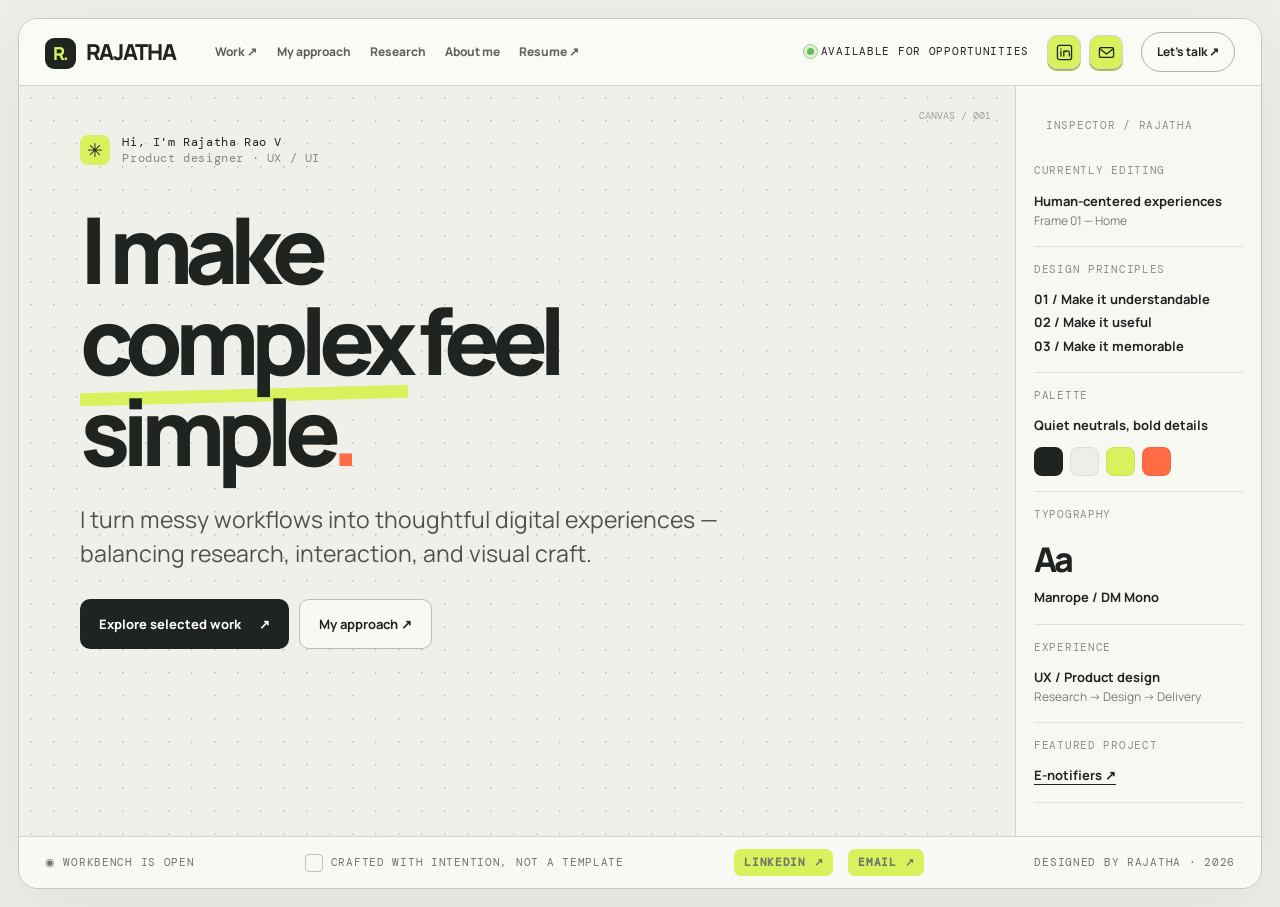
==== index.html @ ad221a03 "Add portfolio website Co-Authored-By: Claude Sonnet 5.5 <noreply@anthropic.com> Claude-Session: http" ====
<!DOCTYPE html>

<html lang="en"><head><meta charset="utf-8"/><meta content="width=device-width,initial-scale=1" name="viewport"/><meta content="#edece7" name="theme-color"/><title>Rajatha Rao V — Product Designer</title><style>
@import url('https://fonts.googleapis.com/css2?family=DM+Mono:wght@400;500&family=Manrope:wght@400;500;600;700;800&display=swap');
:root{--paper:#eeede8;--ink:#202420;--line:#d3d4cb;--acid:#d8f25e;--orange:#ff6b45;--soft:#f8f8f3}*{box-sizing:border-box}html{scroll-behavior:smooth}body{margin:0;background:var(--paper);color:var(--ink);font:15px/1.55 Manrope,Arial,sans-serif}button,a{font:inherit}a{color:inherit;text-decoration:none}button{cursor:pointer}.mono{font:11px/1.4 'DM Mono',monospace;letter-spacing:.065em;text-transform:uppercase}.app{min-height:100vh;padding:18px}.shell{max-width:1640px;margin:auto;min-height:calc(100vh - 36px);border:1px solid #c5c8bf;border-radius:20px;overflow:hidden;background:var(--soft);box-shadow:0 25px 75px #292e2410}.toolbar{height:67px;display:flex;align-items:center;gap:18px;padding:0 26px;border-bottom:1px solid var(--line);background:#fafaf6}.logo{font-weight:800;letter-spacing:-.06em;font-size:22px;white-space:nowrap}.logo span{display:inline-grid;place-items:center;background:var(--ink);color:var(--acid);width:31px;height:31px;border-radius:9px;margin-right:7px;font-size:18px}.toolsep{height:25px;width:1px;background:var(--line)}.toolbar .right{margin-left:auto;display:flex;align-items:center;gap:18px}.online{display:flex;align-items:center;gap:7px}.online i{width:7px;height:7px;border-radius:50%;background:#69b958;box-shadow:0 0 0 4px #ddefd4}.outline{border:1px solid #aeb2a8;border-radius:100px;padding:10px 15px;background:transparent;font-weight:700;font-size:12px}.outline:hover{background:var(--acid)}.workbench{display:grid;grid-template-columns:214px minmax(0,1fr) 246px;min-height:730px}.sidebar{border-right:1px solid var(--line);background:#f7f7f2;padding:24px 14px;display:flex;flex-direction:column}.sidetitle{color:#8b9187;margin:8px 12px 15px}.tree{display:flex;align-items:center;gap:10px;padding:11px 12px;border-radius:9px;font-size:13px;text-align:left;border:0;background:transparent;width:100%;color:#51564e}.tree.active{background:#e5e9d5;color:#202420;font-weight:800}.tree:hover{background:#eaece2}.tree .ic{font:13px 'DM Mono',monospace;color:#7b8375}.subtree{margin:2px 0 14px 22px;border-left:1px solid #ccd0c3;padding-left:12px}.subtree a{display:block;font-size:12px;padding:9px;color:#666e62}.subtree a:hover{color:#111}.sidebottom{margin-top:auto;border-top:1px solid var(--line);padding:20px 12px 0;color:#70776c;font-size:12px}.sidebottom b{color:#242824;display:block;margin-bottom:4px}.canvas{position:relative;overflow:hidden;background-color:#f0f0eb;background-image:radial-gradient(#c9ccc4 1px,transparent 1px);background-size:23px 23px;padding:48px clamp(24px,4.8vw,85px) 65px}.canvas:before{content:'WORKSPACE / 001';position:absolute;right:24px;top:23px;color:#9a9f96;font:10px 'DM Mono',monospace}.eyebrow{display:flex;gap:12px;align-items:center;font:12px 'DM Mono',monospace;letter-spacing:.05em}.eyebrow .spark{display:grid;place-items:center;background:var(--acid);width:30px;height:30px;border-radius:8px;font-size:19px}.intro{max-width:830px;position:relative;z-index:1}.intro h1{font-size:clamp(55px,7.5vw,117px);letter-spacing:-.09em;line-height:.99;margin:35px 0 24px;font-weight:800}.intro h1 em{font-style:normal;position:relative}.intro h1 em:after{content:'';position:absolute;bottom:1px;left:0;width:100%;height:13px;background:var(--acid);z-index:-1;transform:rotate(-1.5deg)}.lede{font-size:clamp(17px,1.8vw,23px);line-height:1.5;max-width:680px;color:#4d534a;margin:0 0 28px}.actions{display:flex;flex-wrap:wrap;gap:10px}.primary{display:inline-flex;align-items:center;gap:18px;background:var(--ink);color:#fff;padding:14px 19px;border-radius:10px;font-weight:750;font-size:13px}.primary:hover{background:#414b34}.secondary{border:1px solid #b9bdb2;padding:14px 19px;border-radius:10px;background:#f8f8f4;font-size:13px;font-weight:700}.secondary:hover{background:var(--acid)}.floating{display:grid;grid-template-columns:1.3fr 1fr;gap:15px;margin-top:64px;max-width:940px;position:relative}.panel{border:1px solid #c7cbbf;border-radius:14px;background:#fafaf6;box-shadow:0 14px 25px #333b2912;overflow:hidden}.panelhead{display:flex;align-items:center;justify-content:space-between;border-bottom:1px solid #e0e3d9;padding:12px 16px}.project-image{height:200px;overflow:hidden;background:#dfe7f4;padding:16px 16px 0}.project-image img{width:100%;height:100%;object-fit:cover;object-position:top left;border-radius:7px 7px 0 0;box-shadow:0 4px 20px #273d5b26}.project-meta{padding:16px;display:flex;align-items:center;justify-content:space-between;gap:10px}.project-meta h2{margin:3px 0;font-size:21px;letter-spacing:-.045em}.project-meta p{font-size:12px;margin:0;color:#697168}.circle{display:grid;place-items:center;width:39px;height:39px;border-radius:50%;background:var(--acid);font-size:20px;flex:none}.notes{padding:18px 22px;position:relative}.notes:before{content:'';height:9px;width:9px;border-radius:50%;background:var(--orange);position:absolute;right:18px;top:18px}.notes h3{font-size:25px;letter-spacing:-.05em;line-height:1.16;margin:30px 0 14px}.notes p{font-size:13px;color:#626960}.tags{display:flex;flex-wrap:wrap;gap:7px;margin-top:24px}.tags span{font:10px 'DM Mono',monospace;padding:7px 9px;border:1px solid #d6d9d0;border-radius:7px}.properties{border-left:1px solid var(--line);background:#f8f8f3;padding:24px 18px}.prop{border-bottom:1px solid #dfe1d8;padding:15px 0}.prop label{display:block;color:#8a9185;margin-bottom:10px}.prop b{font-size:13px}.swatches{display:flex;gap:7px;margin-top:11px}.swatches i{height:29px;width:29px;border:1px solid #0001;border-radius:8px}.type-sample{font-size:34px;font-weight:800;letter-spacing:-.08em}.mini{font-size:12px;color:#757d72}.prop a{text-decoration:underline;text-underline-offset:4px}.bottomstrip{display:flex;justify-content:space-between;gap:10px;align-items:center;border-top:1px solid var(--line);padding:12px 26px;background:#f8f8f4;color:#6f766c}.scroll{display:flex;gap:8px;align-items:center}.scroll i{display:block;width:18px;height:18px;border:1px solid #bfc4b8;border-radius:4px}.mobile-nav{display:none}@media(max-width:1180px){.workbench{grid-template-columns:180px minmax(0,1fr)}.properties{display:none}.canvas{padding:45px 40px}.intro h1{font-size:clamp(58px,8vw,95px)}}@media(max-width:750px){.app{padding:8px}.shell{border-radius:14px}.toolbar{padding:0 15px;height:61px}.toolbar .mono,.toolbar .toolsep,.online{display:none}.workbench{display:block;min-height:auto}.sidebar{display:none}.mobile-nav{display:flex;gap:8px;padding:10px 14px;border-bottom:1px solid var(--line);background:#f7f7f2}.mobile-nav a{font-size:12px;padding:7px 10px;border:1px solid var(--line);border-radius:7px}.canvas{padding:35px 19px 45px}.intro h1{font-size:clamp(51px,11.5vw,78px);margin-top:25px}.intro h1 em:after{height:8px}.floating{grid-template-columns:1fr;margin-top:40px}.notes h3{margin-top:18px}.bottomstrip{padding:10px 14px}.bottomstrip .mono:last-child{display:none}}@media(prefers-reduced-motion:reduce){html{scroll-behavior:auto}}
.workbench{grid-template-columns:minmax(0,1fr) 246px;min-height:750px}.canvas{display:flex;flex-direction:column;gap:52px;padding-bottom:48px}.canvas:before{content:'CANVAS / 001'}.intro{max-width:900px}.intro h1{font-size:clamp(66px,7.2vw,112px);margin-top:38px}.toplinks{display:flex;gap:25px;align-items:center;margin-left:22px}.toplinks a{font-size:12px;font-weight:750;color:#5c6259}.toplinks a:hover{text-decoration:underline;text-underline-offset:5px}.approach{max-width:1100px;width:100%;border:1px solid #c9cdc2;background:#fafaf6;border-radius:19px;overflow:hidden;box-shadow:0 15px 36px #333b2910}.approach-label{display:flex;justify-content:space-between;gap:12px;align-items:center;padding:16px 23px;border-bottom:1px solid #dfe1d9}.approach-index{color:#8b9388}.approach-main{display:grid;grid-template-columns:1.05fr 1fr;gap:30px;padding:25px 27px 27px}.approach h2{font-size:clamp(30px,3.1vw,47px);line-height:1.13;letter-spacing:-.065em;margin:8px 0 16px}.approach h2 em{font-style:normal;text-decoration:underline;text-decoration-color:var(--acid);text-decoration-thickness:8px;text-underline-offset:1px}.approach-main p{max-width:400px;color:#5c635a;font-size:14px}.approach-steps{border-left:1px solid #dfe1d9;padding-left:25px;display:grid;gap:15px}.approach-steps>div{display:grid;gap:3px}.approach-steps .mono{color:#838c7f;font-size:10px}.approach-steps strong{font-size:14px}.approach-steps small{color:#757d73;font-size:12px}.approach-bottom{border-top:1px solid #dfe1d9;display:flex;justify-content:space-between;gap:14px;align-items:center;padding:13px 23px}.approach-bottom .mono{color:#828a7d;font-size:10px}.approach-bottom a{font-weight:800;font-size:12px;background:var(--acid);border-radius:8px;padding:9px 12px}.approach-bottom a:hover{background:#c8e54e}@media(max-width:1180px){.workbench{grid-template-columns:minmax(0,1fr)}.properties{display:none}.canvas{padding:45px 40px}.intro h1{font-size:clamp(58px,8vw,95px)}}@media(max-width:750px){.toplinks{display:none}.workbench{display:block;min-height:auto}.canvas{padding:35px 19px 36px;gap:35px}.intro h1{font-size:clamp(51px,11.5vw,78px);margin-top:25px}.approach-main{grid-template-columns:1fr;gap:12px;padding:20px}.approach-steps{border-left:0;border-top:1px solid #dfe1d9;padding:18px 0 0}.approach-label,.approach-bottom{padding:13px 18px}.approach-index{display:none}.approach-bottom{align-items:start;flex-direction:column}.approach h2{font-size:34px}}
/* V3: modal approach overlay */
.approach-backdrop .approach-main>div:first-child p+p{margin-top:12px}.approach-backdrop .approach-main p{line-height:1.65}.approach-backdrop .approach-steps small{line-height:1.55}
.approach-backdrop[hidden]{display:none!important}.approach-backdrop{position:fixed;inset:0;z-index:1000;background:rgba(22,28,22,.55);backdrop-filter:blur(7px);display:flex;align-items:center;justify-content:center;padding:22px;overflow-y:auto}.approach-backdrop .approach{position:relative;max-width:900px;max-height:calc(100vh - 44px);overflow-y:auto;box-shadow:0 32px 100px #0005;animation:approach-enter .22s ease-out}.approach-close{width:34px;height:34px;flex:none;display:grid;place-items:center;border:0;border-radius:50%;background:#fce6e3;color:#d82926;font-size:27px;font-weight:700;line-height:1;transition:background .15s,transform .15s}.approach-close:hover,.approach-close:focus-visible{background:#e33a32;color:white;transform:scale(1.06)}.approach-backdrop .approach-label{gap:16px}.approach-backdrop .approach-index{margin-left:auto}.approach-backdrop .approach-main{padding:34px}.approach-backdrop .approach h2{font-size:clamp(36px,4vw,54px)}body.approach-open{overflow:hidden}@keyframes approach-enter{from{opacity:0;transform:translateY(15px) scale(.98)}to{opacity:1;transform:translateY(0) scale(1)}}@media(max-width:750px){.approach-backdrop{padding:12px}.approach-backdrop .approach{max-height:calc(100dvh - 24px)}.approach-backdrop .approach-main{padding:22px}.approach-backdrop .approach h2{font-size:36px}.approach-backdrop .approach-index{display:none}.approach-close{margin-left:auto}}@media(prefers-reduced-motion:reduce){.approach-backdrop .approach{animation:none}}
.toplinks{gap:clamp(12px,1.5vw,25px)}.toplinks a{white-space:nowrap}.info-backdrop[hidden]{display:none!important}.info-backdrop{position:fixed;inset:0;z-index:1001;background:rgba(22,28,22,.55);backdrop-filter:blur(7px);display:flex;align-items:center;justify-content:center;padding:22px}.info-panel{position:relative;width:min(760px,100%);max-height:calc(100dvh - 44px);overflow:auto;background:#fafaf6;border:1px solid #c9cdc2;border-radius:19px;box-shadow:0 32px 100px #0005}.info-panel .approach-main{grid-template-columns:1fr 1fr}.info-panel .approach-label{padding:16px 23px}.info-panel .approach-main{padding:30px}.info-panel h2{font-size:clamp(30px,3.3vw,48px)}.info-panel .approach-steps{gap:16px}.info-panel .approach-steps small{line-height:1.55}.info-panel .approach-bottom{padding:13px 23px}@media(max-width:1000px){.toplinks{gap:12px;margin-left:6px}.toolbar{gap:10px;padding:0 16px}.toolbar .online{display:none}}@media(max-width:750px){.info-backdrop{padding:12px}.info-panel{max-height:calc(100dvh - 24px)}.info-panel .approach-main{grid-template-columns:1fr;padding:22px}.info-panel .approach-steps{border-left:0;border-top:1px solid #dfe1d9;padding:18px 0 0}.mobile-nav{flex-wrap:wrap}}
/* Highlight contact destinations using the homepage accent lime */
.contact-icon{background:var(--acid);border-color:var(--acid);color:var(--ink);box-shadow:0 2px 0 #a9bd4c;}
.contact-icon:hover,.contact-icon:focus-visible{background:#c8e64a;border-color:#809d27;box-shadow:0 4px 12px #93b23445;transform:translateY(-2px)}
.footer-social a,.mobile-nav .mobile-social a{background:var(--acid);color:var(--ink);border:1px solid var(--acid);border-radius:7px;padding:5px 9px;font-weight:700;transition:background .2s,transform .2s}
.footer-social a:hover,.footer-social a:focus-visible,.mobile-nav .mobile-social a:hover,.mobile-nav .mobile-social a:focus-visible{background:#c8e64a;transform:translateY(-2px)}
.contact-actions a{background:var(--acid);border-color:var(--acid);color:var(--ink)}
.contact-actions a:first-child{background:var(--acid);border-color:var(--acid)}
.contact-actions a:hover,.contact-actions a:focus-visible{background:#c8e64a;border-color:#809d27}

/* Contact popup — reference screenshot match */
.contact-dialog{width:min(1200px,100%);max-height:calc(100dvh - 24px);overflow-y:auto;background:#f8f8f3;border:1.5px solid #c5ceb7;border-radius:38px;padding:clamp(26px,3vw,35px);box-shadow:0 25px 85px #10171044;font-family:Manrope,Arial,sans-serif}
.contact-kicker{font-family:Manrope,Arial,sans-serif;font-size:clamp(13px,1.65vw,20px);letter-spacing:.045em;font-weight:650;color:#65764f}
.contact-dialog h2{font-size:clamp(31px,4.05vw,49px);font-weight:800;letter-spacing:-.045em;line-height:1.16;margin:30px 0 27px;white-space:normal}
.contact-dialog h2 em{color:#68833e;font-style:normal}
.contact-dialog p{font-size:clamp(17px,2.2vw,28px);line-height:1.46;color:#626b5c;max-width:1100px;margin:0}
.contact-actions{gap:16px;margin-top:25px;display:flex;flex-wrap:wrap}
.contact-actions a,.contact-actions a:first-child{display:inline-flex;align-items:center;justify-content:center;gap:17px;min-height:104px;padding:23px 25px;border-radius:24px;font-size:clamp(18px,2.3vw,28px);font-weight:650;line-height:1.1;transition:transform .2s,box-shadow .2s,background .2s;color:#202420;text-decoration:none}
.contact-actions a.contact-email{background:#d8f25e;border:2px solid #d8f25e}
.contact-actions a.contact-linkedin{background:transparent;border:2px solid #bfc9b5}
.contact-actions a.contact-email:hover,.contact-actions a.contact-email:focus-visible{background:#c8e64a;border-color:#c8e64a;box-shadow:0 6px 18px #a4bd4b33;transform:translateY(-3px)}
.contact-actions a.contact-linkedin:hover,.contact-actions a.contact-linkedin:focus-visible{background:#eff3e7;border-color:#68833e;transform:translateY(-3px)}
.contact-actions a svg{width:29px;height:29px;flex:none;fill:none;stroke:currentColor;stroke-width:2.3;stroke-linecap:round;stroke-linejoin:round}
.contact-arrow{font-size:27px;line-height:1;margin-left:3px}
.contact-close{right:17px;top:13px;opacity:.7}
@media(max-width:650px){.contact-dialog{border-radius:25px;padding:26px 20px}.contact-dialog h2{margin:25px 0 20px}.contact-actions a,.contact-actions a:first-child{min-height:66px;padding:15px 19px;border-radius:17px;font-size:18px;gap:10px}.contact-actions a svg{width:23px;height:23px}.contact-arrow{font-size:20px}.contact-actions{gap:10px}}
@media(prefers-reduced-motion:reduce){.contact-actions a{transition:none}}

/* Subtle availability indicator: gentle glow and breathing halo */
.online i{position:relative;display:inline-block;flex:none;animation:availability-glow 2.8s ease-in-out infinite}
.online i::after{content:"";position:absolute;inset:-4px;border:1.5px solid rgba(105,185,88,.55);border-radius:50%;animation:availability-ring 2.8s ease-out infinite;pointer-events:none}
@keyframes availability-glow{0%,100%{box-shadow:0 0 0 4px #ddefd4;opacity:1}50%{box-shadow:0 0 0 6px rgba(105,185,88,.17);opacity:.8}}
@keyframes availability-ring{0%{transform:scale(.8);opacity:.7}70%,100%{transform:scale(1.9);opacity:0}}
@media(prefers-reduced-motion:reduce){.online i,.online i::after{animation:none}}
</style><style>
/* About popup: full story, original personality column preserved */
#about-panel{width:min(1020px,100%)}
#about-panel .approach-main{grid-template-columns:minmax(0,1.65fr) minmax(235px,1fr);gap:30px;align-items:start}
#about-panel .approach-main>div:first-child p{font-size:13.5px;line-height:1.68;margin:0 0 12px}
#about-panel .approach-main>div:first-child h2{font-size:clamp(29px,3vw,41px);margin-bottom:16px}
#about-panel .story-subhead{font-weight:750;color:#252d22;margin-top:18px!important}
@media(max-width:750px){#about-panel .approach-main{grid-template-columns:1fr;gap:20px}#about-panel .approach-main>div:first-child p{font-size:14px}}
</style><style>
/* About Me sticker gallery: replaces only right-side text cards */
#about-panel .about-stickers{display:flex;flex-direction:column;gap:18px;justify-content:center}
#about-panel .about-stickers h3{margin:0;color:#242a20;font-size:19px;line-height:1.3;font-weight:700;letter-spacing:-.035em}
#about-panel .sticker-grid{display:grid;grid-template-columns:repeat(2,minmax(0,1fr));gap:13px}
#about-panel .sticker-tile{min-height:112px;display:grid;place-items:center;background:#eff1e9;border:1px solid #e0e5d7;border-radius:18px;font-size:55px;line-height:1;cursor:default;transition:transform .2s ease,background .2s ease}
#about-panel .sticker-tile:hover{transform:translateY(-4px) rotate(-2deg);background:#e7efd7}
@media(max-width:750px){#about-panel .sticker-tile{min-height:95px;font-size:48px}}
@media(prefers-reduced-motion:reduce){#about-panel .sticker-tile{transition:none}}
</style><style>
.contact-icons{display:flex;align-items:center;gap:8px}.contact-icon{display:inline-flex;align-items:center;justify-content:center;width:34px;height:34px;border:1px solid var(--line);border-radius:10px;color:var(--ink);text-decoration:none;transition:background .2s,transform .2s,border-color .2s}.contact-icon:hover,.contact-icon:focus-visible{background:var(--acid);border-color:var(--ink);transform:translateY(-2px)}.contact-icon svg{width:17px;height:17px;fill:none;stroke:currentColor;stroke-width:1.8;stroke-linecap:round;stroke-linejoin:round}.contact-backdrop[hidden]{display:none!important}.contact-backdrop{position:fixed;inset:0;z-index:1100;background:rgba(22,28,22,.6);backdrop-filter:blur(7px);display:flex;align-items:center;justify-content:center;padding:18px}.contact-dialog{position:relative;width:min(590px,100%);background:#f8f8f3;border:1px solid #cdd2c6;border-radius:22px;box-shadow:0 25px 85px #10171044;padding:clamp(25px,5vw,44px);color:#202420}.contact-kicker{font:11px 'DM Mono',monospace;letter-spacing:.08em;color:#6c775f}.contact-dialog h2{font-size:clamp(34px,5vw,51px);line-height:1.12;letter-spacing:-.055em;margin:14px 0}.contact-dialog h2 em{color:#6b842f;font-style:normal}.contact-dialog p{color:#5a6356;max-width:430px}.contact-actions{display:flex;flex-wrap:wrap;gap:12px;margin-top:25px}.contact-actions a{padding:13px 17px;border-radius:11px;border:1px solid #bdc6b4;text-decoration:none;color:#202420;font-weight:700;transition:transform .2s,background .2s}.contact-actions a:first-child{background:#d8f25e;border-color:#d8f25e}.contact-actions a:hover{transform:translateY(-3px);background:#e6eed4}.contact-close{position:absolute;right:18px;top:16px;border:1px solid #d2d6cc;background:white;border-radius:9px;width:35px;height:35px;font-size:22px;cursor:pointer}.footer-social{display:flex;gap:15px;align-items:center}.footer-social a{color:inherit;text-decoration:none;border-bottom:1px solid transparent}.footer-social a:hover{border-color:currentColor}.mobile-nav .mobile-social{display:flex;gap:14px;align-items:center}.mobile-nav .mobile-social a{font-weight:700}@media(max-width:950px){.toolbar .contact-icons{display:none}}@media(max-width:600px){.footer-social{gap:8px;font-size:11px}.bottomstrip{flex-wrap:wrap;gap:8px}}
</style><style>
/* Contact popup uses the same layout system and visual language as My Approach. */
.contact-backdrop{padding:22px;overflow-y:auto}
.contact-backdrop .contact-approach{position:relative;width:100%;max-width:900px;max-height:calc(100dvh - 44px);overflow-y:auto;background:#fafaf6;border:1px solid #c9cdc2;border-radius:19px;padding:0;box-shadow:0 32px 100px #0005;animation:approach-enter .22s ease-out}
.contact-backdrop .contact-approach .approach-main{padding:34px;grid-template-columns:1.05fr 1fr;gap:30px}
.contact-backdrop .contact-approach h2{font-size:clamp(36px,4vw,54px);line-height:1.13;letter-spacing:-.065em;margin:8px 0 16px}
.contact-backdrop .contact-approach h2 em{color:#202420;text-decoration-color:#d8f25e;text-decoration-thickness:8px;text-underline-offset:1px}
.contact-backdrop .contact-approach p{font-size:14px;line-height:1.65;max-width:400px;color:#5c635a;margin:0}
.contact-backdrop .contact-approach .approach-steps{gap:20px}
.contact-backdrop .contact-approach .approach-steps>div{gap:6px}
.contact-backdrop .contact-approach .approach-close{position:static;opacity:1;border:0;border-radius:50%;width:34px;height:34px;background:#fce6e3;color:#d82926;padding:0}
.contact-backdrop .contact-approach .approach-close:hover{background:#e33a32;color:white}
.contact-backdrop .contact-approach .approach-bottom{padding:13px 23px}
.contact-method{display:inline-flex;align-items:center;justify-content:space-between;gap:10px;align-self:start;min-width:170px;margin-top:7px;padding:11px 13px;border-radius:9px;font-size:13px;font-weight:800;text-decoration:none;color:#202420;transition:transform .2s,background .2s,border-color .2s}
.contact-method svg{width:18px;height:18px;fill:none;stroke:currentColor;stroke-width:1.9;stroke-linecap:round;stroke-linejoin:round}
.contact-method.contact-email{background:#d8f25e;border:1px solid #d8f25e}
.contact-method.contact-linkedin{background:transparent;border:1px solid #bfc9b5}
.contact-method:hover,.contact-method:focus-visible{transform:translateY(-2px)}
.contact-method.contact-email:hover{background:#c8e64a}
.contact-method.contact-linkedin:hover{background:#eff3e7;border-color:#68833e}
@media(max-width:750px){.contact-backdrop{padding:12px}.contact-backdrop .contact-approach{max-height:calc(100dvh - 24px)}.contact-backdrop .contact-approach .approach-main{grid-template-columns:1fr;gap:20px;padding:22px}.contact-backdrop .contact-approach h2{font-size:36px}.contact-backdrop .contact-approach .approach-steps{border-left:0;border-top:1px solid #dfe1d9;padding:18px 0 0}.contact-backdrop .contact-approach .approach-bottom{align-items:start;flex-direction:column}}
@media(prefers-reduced-motion:reduce){.contact-backdrop .contact-approach{animation:none}.contact-method{transition:none}}

/* responsive polish */
.outline,.online,.toplinks a{white-space:nowrap}
@media(max-width:1240px){.toolbar .online{display:none}}
@media(max-width:1100px){.toplinks{gap:16px}.contact-icons{gap:6px}}
</style></head><body><div class="app"><div class="shell"><header class="toolbar"><a class="logo" href="index.html"><span>R.</span> RAJATHA</a><nav aria-label="Main navigation" class="toplinks"><a href="work.html">Work ↗</a><a data-open-approach="" href="#approach-panel">My approach</a><a data-open-research="" href="#research-panel">Research</a><a data-open-about="" href="#about-panel">About me</a><a href="resume.html">Resume ↗</a></nav><div class="right"><div class="online mono"><i></i> Available for opportunities</div><div class="contact-icons"><a aria-label="LinkedIn" class="contact-icon" href="https://www.linkedin.com/in/rajathrao1412/" rel="noopener noreferrer" target="_blank" title="LinkedIn"><svg aria-hidden="true" viewbox="0 0 24 24"><rect height="20" rx="3" width="20" x="2" y="2"></rect><path d="M7 10v7M7 7v.1M11 17v-7h3v1c1-2 5-2 5 2v4"></path></svg></a><a aria-label="Email" class="contact-icon" href="mailto:rajathraovalleri@gmail.com" target="_self" title="Email"><svg aria-hidden="true" viewbox="0 0 24 24"><rect height="14" rx="2" width="20" x="2" y="5"></rect><path d="m3 7 9 7 9-7"></path></svg></a></div><a class="outline" href="#contact" id="contact">Let's talk ↗</a></div></header><div class="mobile-nav"><a href="work.html">Work</a><a data-open-approach="" href="#approach-panel">My approach</a><a data-open-research="" href="#research-panel">Research</a><a data-open-about="" href="#about-panel">About me</a><a href="resume.html">Resume ↗</a><div class="mobile-social"><a href="https://www.linkedin.com/in/rajathrao1412/" rel="noopener noreferrer" target="_blank">LinkedIn ↗</a><a href="mailto:rajathraovalleri@gmail.com">Email ↗</a></div></div><div class="workbench"><main class="canvas"><div class="intro"><div class="eyebrow"><span class="spark">✳</span><span>Hi, I'm Rajatha Rao V<br/><span style="color:#828a7d">Product designer · UX / UI</span></span></div><h1>I make<br/><em>complex</em> feel<br/>simple<span style="color:var(--orange)">.</span></h1><p class="lede">I turn messy workflows into thoughtful digital experiences — balancing research, interaction, and visual craft.</p><div class="actions"><a class="primary" href="work.html">Explore selected work <span>↗</span></a><a class="secondary" data-open-approach="" href="#approach-panel">My approach ↗</a></div></div></main><aside class="properties"><div class="sidetitle mono">Inspector / Rajatha</div><div class="prop"><label class="mono">Currently editing</label><b>Human-centered experiences</b><div class="mini">Frame 01 — Home</div></div><div class="prop"><label class="mono">Design principles</label><b>01 / Make it understandable</b><br/><b>02 / Make it useful</b><br/><b>03 / Make it memorable</b></div><div class="prop"><label class="mono">Palette</label><b>Quiet neutrals, bold details</b><div class="swatches"><i style="background:#202420"></i><i style="background:#eeede8"></i><i style="background:#d8f25e"></i><i style="background:#ff6b45"></i></div></div><div class="prop"><label class="mono">Typography</label><div class="type-sample">Aa</div><b>Manrope / DM Mono</b></div><div class="prop"><label class="mono">Experience</label><b>UX / Product design</b><div class="mini">Research → Design → Delivery</div></div><div class="prop"><label class="mono">Featured project</label><a href="enotifiers.html"><b>E-notifiers ↗</b></a></div></aside></div><footer class="bottomstrip"><span class="mono">◉ Workbench is open</span><span class="scroll mono"><i></i> Crafted with intention, not a template</span><span class="footer-social mono"><a href="https://www.linkedin.com/in/rajathrao1412/" rel="noopener noreferrer" target="_blank">LinkedIn ↗</a><a href="mailto:rajathraovalleri@gmail.com">Email ↗</a></span><span class="mono">Designed by Rajatha · 2026</span></footer></div></div><div class="approach-backdrop" hidden="" id="approach-backdrop"><section aria-label="My approach" aria-labelledby="approach-heading" aria-modal="true" class="approach" id="approach-panel" role="dialog" tabindex="-1"><div class="approach-label"><span class="mono">// MY APPROACH</span><span class="approach-index mono">01 — 03 / DISCOVER · DESIGN · REFINE</span><button aria-label="Close My Approach" class="approach-close" title="Close" type="button">×</button></div><div class="approach-main"><div><h2 id="approach-heading">Curiosity first.<br/><em>Clarity by design.</em></h2><p>I love untangling complex problems. I ask questions, break challenges into smaller pieces, and explore what people actually need before deciding what to design.</p><p>Research gives my curiosity direction. I turn what I learn into clear, visual, practical experiences — then test and refine them until they make sense in real life.</p></div><div class="approach-steps"><div><span class="mono">01 / DISCOVER + DEFINE</span><strong>Find the problem beneath the problem.</strong><small>Ask why, understand people, spot patterns, and challenge assumptions through research.</small></div><div><span class="mono">02 / EXPLORE + DESIGN</span><strong>Make the complicated feel simple.</strong><small>Experiment with flows, digital wireframes, and interactive prototypes. Balance usability with visual craft.</small></div><div><span class="mono">03 / TEST + REFINE</span><strong>Let real interactions guide the next step.</strong><small>Observe what works, learn from feedback, and improve with purpose — not just polish.</small></div></div></div><div class="approach-bottom"><span class="mono">CURIOSITY · RESEARCH · EXPERIMENTATION · VISUAL DESIGN</span><a href="work.html">Explore my work <span aria-hidden="true">↗</span></a></div></section></div><script>
(()=>{const overlay=document.getElementById('approach-backdrop');const dialog=document.getElementById('approach-panel');const close=dialog.querySelector('.approach-close');let lastFocus=null;function open(e){if(e)e.preventDefault();lastFocus=document.activeElement;overlay.hidden=false;document.body.classList.add('approach-open');close.focus()}function dismiss(){overlay.hidden=true;document.body.classList.remove('approach-open');if(lastFocus&&lastFocus.focus)lastFocus.focus()}document.querySelectorAll('[data-open-approach]').forEach(a=>a.addEventListener('click',open));close.addEventListener('click',dismiss);overlay.addEventListener('click',e=>{if(e.target===overlay)dismiss()});document.addEventListener('keydown',e=>{if(overlay.hidden)return;if(e.key==='Escape')dismiss();if(e.key==='Tab'){const nodes=[...dialog.querySelectorAll('button,a[href],input,[tabindex]:not([tabindex="-1"])')].filter(x=>!x.disabled);const first=nodes[0],last=nodes[nodes.length-1];if(e.shiftKey&&document.activeElement===first){e.preventDefault();last.focus()}else if(!e.shiftKey&&document.activeElement===last){e.preventDefault();first.focus()}}});})();
</script><div class="info-backdrop" hidden="" id="research-backdrop"><section aria-labelledby="research-heading" aria-modal="true" class="info-panel" id="research-panel" role="dialog" tabindex="-1"><div class="approach-label"><span class="mono">// RESEARCH</span><button aria-label="Close Research" class="approach-close" type="button">×</button></div><div class="approach-main"><div><h2 id="research-heading">Understand people.<br/><em>Design with purpose.</em></h2><p>I pursued HCI because I wanted to go beyond designing interfaces that look good. I wanted to understand how people think, what they struggle with, and why certain experiences work.</p><p>I love finding patterns in what people say and do, then using those insights to question assumptions and shape practical design decisions.</p></div><div class="approach-steps"><div><span class="mono">01 / LISTEN + EXPLORE</span><strong>Start with people, not pixels.</strong><small>Use interviews, surveys, and competitive analysis to understand needs, motivations, and context.</small></div><div><span class="mono">02 / FIND + EVALUATE</span><strong>Connect the dots.</strong><small>Synthesize patterns and uncover friction through usability testing, heuristic evaluation, and walkthroughs.</small></div><div><span class="mono">03 / APPLY + IMPROVE</span><strong>Make insights useful.</strong><small>Translate findings into clearer flows, thoughtful interactions, and prototypes that can be tested and refined.</small></div></div></div><div class="approach-bottom"><span class="mono">CURIOSITY · USER RESEARCH · USABILITY · HCI</span><a href="second-cycle.html">Explore Second Cycle ↗</a></div></section></div>
<div class="info-backdrop" hidden="" id="about-backdrop"><section aria-labelledby="about-heading" aria-modal="true" class="info-panel" id="about-panel" role="dialog" tabindex="-1"><div class="approach-label"><span class="mono">// ABOUT ME</span><button aria-label="Close About Me" class="approach-close" type="button">×</button></div><div class="approach-main"><div><h2 id="about-heading">Hey, I’m Rajatha! <em>👋</em></h2><p>I’m a UI/UX Designer passionate about creating seamless digital experiences through thoughtful design and empathy-driven decisions. I enjoy turning complex ideas into intuitive user journeys and meaningful product experiences.</p><p>I believe in one simple principle: “I am not my user.” It reminds me to look beyond my own assumptions, let research guide my decisions, and design around what people actually need.</p><p class="story-subhead">So, how did I get here?</p><p>My journey started as a Statistics and Computer Science student with a strong interest in art and creativity. I began exploring design by creating posters and working on web design projects during college. What started as a creative interest soon sparked my curiosity about UI/UX, and I haven’t looked back since. I loved discovering how design, technology, and human needs come together to shape the products we use every day.</p><p>I later worked as a UI/UX Designer, but I wanted to go beyond creating visually appealing interfaces. I wanted to understand the people behind the screens. That curiosity led me to pursue my Master’s in Human-Computer Interaction at DePaul University, where I developed a deeper understanding of user research, usability, and interaction design.</p><p>Today, I’m excited to bring together my design skills, prototyping experience, and research-driven perspective to help teams create products that are both useful and enjoyable.</p><p>Outside of design, I’m naturally curious, love experimenting with ideas, and have a soft spot for solving puzzles. When I’m not designing, you’ll probably find me gaming, going for a bike ride, or exploring quiet, lesser-known places.</p><p>I guess I’m just someone who enjoys discovering new things and figuring them out along the way.</p></div><div class="approach-steps about-stickers"><h3>If I’m not designing, then I’d be…</h3><div class="sticker-grid"><div aria-label="Solving puzzles" class="sticker-tile" role="img" title="Solving puzzles">🧩</div><div aria-label="Gaming" class="sticker-tile" role="img" title="Gaming">🎮</div><div aria-label="Bike rides" class="sticker-tile" role="img" title="Bike rides">🏍️</div><div aria-label="Exploring quiet places" class="sticker-tile" role="img" title="Exploring quiet places">🏞️</div></div></div></div><div class="approach-bottom"><span class="mono">CURIOUS MIND · PRACTICAL THINKER · PUZZLE SOLVER</span><a href="work.html">Explore my work ↗</a></div></section></div><script>
(()=>{let active=null,returnFocus=null;const configs=[['research','research-backdrop'],['about','about-backdrop']];function close(){if(!active)return;active.hidden=true;document.body.classList.remove('approach-open');active=null;if(returnFocus?.focus)returnFocus.focus()}for(const [name,id] of configs){const overlay=document.getElementById(id),panel=overlay.querySelector('[role="dialog"]'),btn=overlay.querySelector('.approach-close');document.querySelectorAll('[data-open-'+name+']').forEach(link=>link.addEventListener('click',e=>{e.preventDefault();if(active)close();const old=document.getElementById('approach-backdrop');if(old&&!old.hidden){old.querySelector('.approach-close').click()}returnFocus=document.activeElement;active=overlay;overlay.hidden=false;document.body.classList.add('approach-open');btn.focus()}));btn.addEventListener('click',close);overlay.addEventListener('click',e=>{if(e.target===overlay)close()});panel.addEventListener('keydown',e=>{if(e.key!=='Tab')return;const nodes=[...panel.querySelectorAll('a[href],button')];const first=nodes[0],last=nodes[nodes.length-1];if(e.shiftKey&&document.activeElement===first){e.preventDefault();last.focus()}else if(!e.shiftKey&&document.activeElement===last){e.preventDefault();first.focus()}})}document.addEventListener('keydown',e=>{if(e.key==='Escape'&&active)close()})})();
</script><div class="contact-backdrop" hidden id="contact-backdrop"><section aria-labelledby="contact-heading" aria-modal="true" class="approach contact-approach" role="dialog" tabindex="-1"><div class="approach-label"><span class="mono">// LET'S CONNECT</span><span class="approach-index mono">004 / SAY HELLO</span><button aria-label="Close contact" class="approach-close contact-close" type="button">×</button></div><div class="approach-main"><div><h2 id="contact-heading">Have something in mind?<br><em>Let's talk.</em></h2><p>Whether it's a design opportunity, an interesting project, or just a conversation about ideas, I'd love to hear from you.</p></div><div class="approach-steps contact-methods"><div><span class="mono">01 / DROP ME A MESSAGE</span><strong>Start a conversation.</strong><small>Have an idea or opportunity? My inbox is open.</small><a class="contact-method contact-email" href="mailto:rajathraovalleri@gmail.com"><svg viewBox="0 0 24 24" aria-hidden="true"><rect x="2.5" y="4.5" width="19" height="15" rx="2"/><path d="m3.5 6 8.5 7 8.5-7"/></svg>Email me <span aria-hidden="true">↗</span></a></div><div><span class="mono">02 / CONNECT PROFESSIONALLY</span><strong>Find me on LinkedIn.</strong><small>Let's connect and keep in touch.</small><a class="contact-method contact-linkedin" href="https://www.linkedin.com/in/rajathrao1412/" rel="noopener noreferrer" target="_blank"><svg viewBox="0 0 24 24" aria-hidden="true"><rect x="2" y="2" width="20" height="20" rx="2"/><path d="M7 10v7M7 7v.1M11 17v-7h3v1c1-2 5-2 5 2v4"/></svg>LinkedIn <span aria-hidden="true">↗</span></a></div></div></div><div class="approach-bottom"><span class="mono">OPEN TO OPPORTUNITIES · COLLABORATIONS · CONVERSATIONS</span><a href="mailto:rajathraovalleri@gmail.com">Say hello <span aria-hidden="true">↗</span></a></div></section></div><script>(()=>{const trigger=document.getElementById('contact'),overlay=document.getElementById('contact-backdrop'),dialog=overlay.querySelector('.contact-approach'),close=overlay.querySelector('.contact-close');let previous;function hide(){overlay.hidden=true;document.body.style.overflow='';previous?.focus()}trigger.addEventListener('click',e=>{e.preventDefault();previous=document.activeElement;overlay.hidden=false;document.body.style.overflow='hidden';close.focus()});close.addEventListener('click',hide);overlay.addEventListener('click',e=>{if(e.target===overlay)hide()});document.addEventListener('keydown',e=>{if(!overlay.hidden&&e.key==='Escape')hide();if(!overlay.hidden&&e.key==='Tab'){const focusable=[...dialog.querySelectorAll('button,a[href]')];if(e.shiftKey&&document.activeElement===focusable[0]){e.preventDefault();focusable.at(-1).focus()}else if(!e.shiftKey&&document.activeElement===focusable.at(-1)){e.preventDefault();focusable[0].focus()}}})})();</script></body></html>
<script>window.addEventListener('DOMContentLoaded',()=>{const h=location.hash;if(h==='#approach-panel')document.querySelector('[data-open-approach]')?.click();if(h==='#research-panel')document.querySelector('[data-open-research]')?.click();if(h==='#about-panel')document.querySelector('[data-open-about]')?.click();});</script>
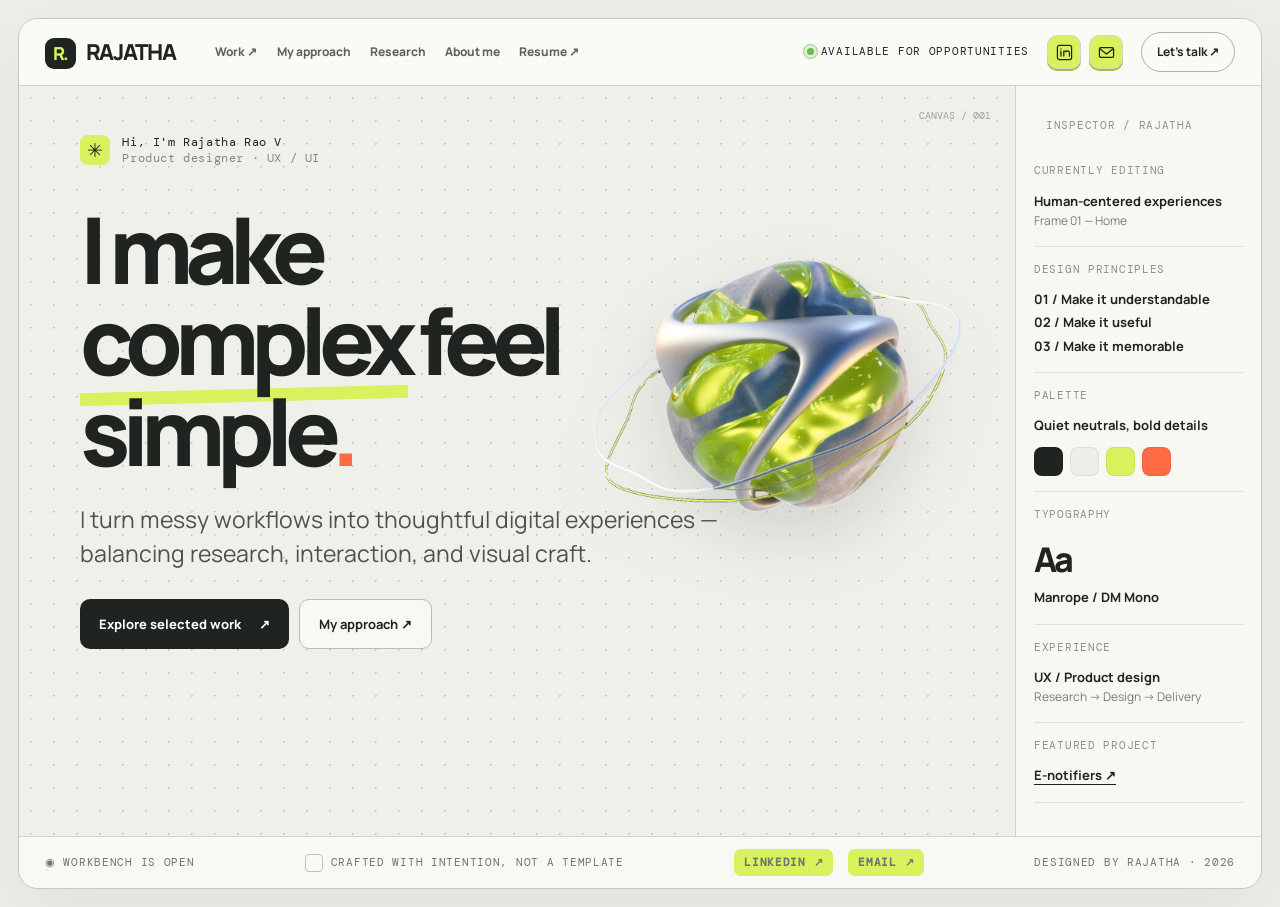
==== commit e92bb023: "Add 3D orb to homepage hero Co-Authored-By: Claude Sonnet 5.5 <noreply@anthropic.com> Claude-Session" ====
--- a/index.html
+++ b/index.html
@@ -41,6 +41,25 @@
 @keyframes availability-glow{0%,100%{box-shadow:0 0 0 4px #ddefd4;opacity:1}50%{box-shadow:0 0 0 6px rgba(105,185,88,.17);opacity:.8}}
 @keyframes availability-ring{0%{transform:scale(.8);opacity:.7}70%,100%{transform:scale(1.9);opacity:0}}
 @media(prefers-reduced-motion:reduce){.online i,.online i::after{animation:none}}
+
+/* resume popup */
+.rs-btns{display:flex;gap:10px;flex-wrap:wrap;margin-top:20px}
+.rs-btn{display:inline-flex;align-items:center;gap:8px;padding:11px 16px;border-radius:9px;border:1px solid #202420;font-weight:700;font-size:13px;color:#202420;transition:transform .2s,background .2s,color .2s}
+.rs-btn:hover{transform:translateY(-2px);background:#d8f25e}
+.rs-btn.primary{background:#202420;color:#fff}.rs-btn.primary:hover{background:#485b28;color:#fff}
+.rs-thumb{display:block;border:1px solid #dfe1d9;border-radius:8px;overflow:hidden;background:#fff;box-shadow:0 14px 30px rgba(32,36,32,.14);transition:transform .3s,box-shadow .3s}
+.rs-thumb:hover{transform:translateY(-3px);box-shadow:0 20px 38px rgba(32,36,32,.2)}
+.rs-thumb img{display:block;width:100%;height:auto}
+.rs-side{border-left:1px solid #dfe1d9;padding-left:25px;align-self:start}
+@media(max-width:700px){.rs-side{border-left:0;border-top:1px solid #dfe1d9;padding:18px 0 0}.rs-thumb{max-width:260px}}
+
+/* hero 3D orb: transparent PNG-quality cut-out, sits on the canvas to the right of the headline */
+.hero-orb{position:absolute;z-index:0;right:clamp(24px,3.6vw,60px);top:40%;width:clamp(240px,30vw,450px);transform:translateY(-50%);pointer-events:none}
+.hero-orb img{display:block;width:100%;height:auto;filter:drop-shadow(0 28px 34px rgba(32,36,32,.14));animation:orbFloat 9s ease-in-out infinite}
+@keyframes orbFloat{0%,100%{transform:translate3d(0,0,0) rotate(-1.5deg)}50%{transform:translate3d(0,-16px,0) rotate(1.5deg)}}
+@media(max-width:900px){.hero-orb{top:27%;width:30vw}}
+@media(max-width:700px){.hero-orb{position:relative;right:auto;top:auto;transform:none;width:min(84%,320px);margin:-8px auto 0}}
+@media(prefers-reduced-motion:reduce){.hero-orb img{animation:none}}
 </style><style>
 /* About popup: full story, original personality column preserved */
 #about-panel{width:min(1020px,100%)}
@@ -87,10 +106,10 @@
 .outline,.online,.toplinks a{white-space:nowrap}
 @media(max-width:1240px){.toolbar .online{display:none}}
 @media(max-width:1100px){.toplinks{gap:16px}.contact-icons{gap:6px}}
-</style></head><body><div class="app"><div class="shell"><header class="toolbar"><a class="logo" href="index.html"><span>R.</span> RAJATHA</a><nav aria-label="Main navigation" class="toplinks"><a href="work.html">Work ↗</a><a data-open-approach="" href="#approach-panel">My approach</a><a data-open-research="" href="#research-panel">Research</a><a data-open-about="" href="#about-panel">About me</a><a href="resume.html">Resume ↗</a></nav><div class="right"><div class="online mono"><i></i> Available for opportunities</div><div class="contact-icons"><a aria-label="LinkedIn" class="contact-icon" href="https://www.linkedin.com/in/rajathrao1412/" rel="noopener noreferrer" target="_blank" title="LinkedIn"><svg aria-hidden="true" viewbox="0 0 24 24"><rect height="20" rx="3" width="20" x="2" y="2"></rect><path d="M7 10v7M7 7v.1M11 17v-7h3v1c1-2 5-2 5 2v4"></path></svg></a><a aria-label="Email" class="contact-icon" href="mailto:rajathraovalleri@gmail.com" target="_self" title="Email"><svg aria-hidden="true" viewbox="0 0 24 24"><rect height="14" rx="2" width="20" x="2" y="5"></rect><path d="m3 7 9 7 9-7"></path></svg></a></div><a class="outline" href="#contact" id="contact">Let's talk ↗</a></div></header><div class="mobile-nav"><a href="work.html">Work</a><a data-open-approach="" href="#approach-panel">My approach</a><a data-open-research="" href="#research-panel">Research</a><a data-open-about="" href="#about-panel">About me</a><a href="resume.html">Resume ↗</a><div class="mobile-social"><a href="https://www.linkedin.com/in/rajathrao1412/" rel="noopener noreferrer" target="_blank">LinkedIn ↗</a><a href="mailto:rajathraovalleri@gmail.com">Email ↗</a></div></div><div class="workbench"><main class="canvas"><div class="intro"><div class="eyebrow"><span class="spark">✳</span><span>Hi, I'm Rajatha Rao V<br/><span style="color:#828a7d">Product designer · UX / UI</span></span></div><h1>I make<br/><em>complex</em> feel<br/>simple<span style="color:var(--orange)">.</span></h1><p class="lede">I turn messy workflows into thoughtful digital experiences — balancing research, interaction, and visual craft.</p><div class="actions"><a class="primary" href="work.html">Explore selected work <span>↗</span></a><a class="secondary" data-open-approach="" href="#approach-panel">My approach ↗</a></div></div></main><aside class="properties"><div class="sidetitle mono">Inspector / Rajatha</div><div class="prop"><label class="mono">Currently editing</label><b>Human-centered experiences</b><div class="mini">Frame 01 — Home</div></div><div class="prop"><label class="mono">Design principles</label><b>01 / Make it understandable</b><br/><b>02 / Make it useful</b><br/><b>03 / Make it memorable</b></div><div class="prop"><label class="mono">Palette</label><b>Quiet neutrals, bold details</b><div class="swatches"><i style="background:#202420"></i><i style="background:#eeede8"></i><i style="background:#d8f25e"></i><i style="background:#ff6b45"></i></div></div><div class="prop"><label class="mono">Typography</label><div class="type-sample">Aa</div><b>Manrope / DM Mono</b></div><div class="prop"><label class="mono">Experience</label><b>UX / Product design</b><div class="mini">Research → Design → Delivery</div></div><div class="prop"><label class="mono">Featured project</label><a href="enotifiers.html"><b>E-notifiers ↗</b></a></div></aside></div><footer class="bottomstrip"><span class="mono">◉ Workbench is open</span><span class="scroll mono"><i></i> Crafted with intention, not a template</span><span class="footer-social mono"><a href="https://www.linkedin.com/in/rajathrao1412/" rel="noopener noreferrer" target="_blank">LinkedIn ↗</a><a href="mailto:rajathraovalleri@gmail.com">Email ↗</a></span><span class="mono">Designed by Rajatha · 2026</span></footer></div></div><div class="approach-backdrop" hidden="" id="approach-backdrop"><section aria-label="My approach" aria-labelledby="approach-heading" aria-modal="true" class="approach" id="approach-panel" role="dialog" tabindex="-1"><div class="approach-label"><span class="mono">// MY APPROACH</span><span class="approach-index mono">01 — 03 / DISCOVER · DESIGN · REFINE</span><button aria-label="Close My Approach" class="approach-close" title="Close" type="button">×</button></div><div class="approach-main"><div><h2 id="approach-heading">Curiosity first.<br/><em>Clarity by design.</em></h2><p>I love untangling complex problems. I ask questions, break challenges into smaller pieces, and explore what people actually need before deciding what to design.</p><p>Research gives my curiosity direction. I turn what I learn into clear, visual, practical experiences — then test and refine them until they make sense in real life.</p></div><div class="approach-steps"><div><span class="mono">01 / DISCOVER + DEFINE</span><strong>Find the problem beneath the problem.</strong><small>Ask why, understand people, spot patterns, and challenge assumptions through research.</small></div><div><span class="mono">02 / EXPLORE + DESIGN</span><strong>Make the complicated feel simple.</strong><small>Experiment with flows, digital wireframes, and interactive prototypes. Balance usability with visual craft.</small></div><div><span class="mono">03 / TEST + REFINE</span><strong>Let real interactions guide the next step.</strong><small>Observe what works, learn from feedback, and improve with purpose — not just polish.</small></div></div></div><div class="approach-bottom"><span class="mono">CURIOSITY · RESEARCH · EXPERIMENTATION · VISUAL DESIGN</span><a href="work.html">Explore my work <span aria-hidden="true">↗</span></a></div></section></div><script>
+</style></head><body><div class="app"><div class="shell"><header class="toolbar"><a class="logo" href="index.html"><span>R.</span> RAJATHA</a><nav aria-label="Main navigation" class="toplinks"><a href="work.html">Work ↗</a><a data-open-approach="" href="#approach-panel">My approach</a><a data-open-research="" href="#research-panel">Research</a><a data-open-about="" href="#about-panel">About me</a><a data-open-resume="" href="#resume-panel">Resume ↗</a></nav><div class="right"><div class="online mono"><i></i> Available for opportunities</div><div class="contact-icons"><a aria-label="LinkedIn" class="contact-icon" href="https://www.linkedin.com/in/rajathrao1412/" rel="noopener noreferrer" target="_blank" title="LinkedIn"><svg aria-hidden="true" viewbox="0 0 24 24"><rect height="20" rx="3" width="20" x="2" y="2"></rect><path d="M7 10v7M7 7v.1M11 17v-7h3v1c1-2 5-2 5 2v4"></path></svg></a><a aria-label="Email" class="contact-icon" href="mailto:rajathraovalleri@gmail.com" target="_self" title="Email"><svg aria-hidden="true" viewbox="0 0 24 24"><rect height="14" rx="2" width="20" x="2" y="5"></rect><path d="m3 7 9 7 9-7"></path></svg></a></div><a class="outline" href="#contact" id="contact">Let's talk ↗</a></div></header><div class="mobile-nav"><a href="work.html">Work</a><a data-open-approach="" href="#approach-panel">My approach</a><a data-open-research="" href="#research-panel">Research</a><a data-open-about="" href="#about-panel">About me</a><a data-open-resume="" href="#resume-panel">Resume ↗</a><div class="mobile-social"><a href="https://www.linkedin.com/in/rajathrao1412/" rel="noopener noreferrer" target="_blank">LinkedIn ↗</a><a href="mailto:rajathraovalleri@gmail.com">Email ↗</a></div></div><div class="workbench"><main class="canvas"><div class="intro"><div class="eyebrow"><span class="spark">✳</span><span>Hi, I'm Rajatha Rao V<br/><span style="color:#828a7d">Product designer · UX / UI</span></span></div><h1>I make<br/><em>complex</em> feel<br/>simple<span style="color:var(--orange)">.</span></h1><p class="lede">I turn messy workflows into thoughtful digital experiences — balancing research, interaction, and visual craft.</p><div class="actions"><a class="primary" href="work.html">Explore selected work <span>↗</span></a><a class="secondary" data-open-approach="" href="#approach-panel">My approach ↗</a></div></div><div class="hero-orb" aria-hidden="true"><img src="assets/hero-orb.webp" alt="" width="1000" height="698" decoding="async" fetchpriority="high"></div></main><aside class="properties"><div class="sidetitle mono">Inspector / Rajatha</div><div class="prop"><label class="mono">Currently editing</label><b>Human-centered experiences</b><div class="mini">Frame 01 — Home</div></div><div class="prop"><label class="mono">Design principles</label><b>01 / Make it understandable</b><br/><b>02 / Make it useful</b><br/><b>03 / Make it memorable</b></div><div class="prop"><label class="mono">Palette</label><b>Quiet neutrals, bold details</b><div class="swatches"><i style="background:#202420"></i><i style="background:#eeede8"></i><i style="background:#d8f25e"></i><i style="background:#ff6b45"></i></div></div><div class="prop"><label class="mono">Typography</label><div class="type-sample">Aa</div><b>Manrope / DM Mono</b></div><div class="prop"><label class="mono">Experience</label><b>UX / Product design</b><div class="mini">Research → Design → Delivery</div></div><div class="prop"><label class="mono">Featured project</label><a href="enotifiers.html"><b>E-notifiers ↗</b></a></div></aside></div><footer class="bottomstrip"><span class="mono">◉ Workbench is open</span><span class="scroll mono"><i></i> Crafted with intention, not a template</span><span class="footer-social mono"><a href="https://www.linkedin.com/in/rajathrao1412/" rel="noopener noreferrer" target="_blank">LinkedIn ↗</a><a href="mailto:rajathraovalleri@gmail.com">Email ↗</a></span><span class="mono">Designed by Rajatha · 2026</span></footer></div></div><div class="approach-backdrop" hidden="" id="approach-backdrop"><section aria-label="My approach" aria-labelledby="approach-heading" aria-modal="true" class="approach" id="approach-panel" role="dialog" tabindex="-1"><div class="approach-label"><span class="mono">// MY APPROACH</span><span class="approach-index mono">01 — 03 / DISCOVER · DESIGN · REFINE</span><button aria-label="Close My Approach" class="approach-close" title="Close" type="button">×</button></div><div class="approach-main"><div><h2 id="approach-heading">Curiosity first.<br/><em>Clarity by design.</em></h2><p>I love untangling complex problems. I ask questions, break challenges into smaller pieces, and explore what people actually need before deciding what to design.</p><p>Research gives my curiosity direction. I turn what I learn into clear, visual, practical experiences — then test and refine them until they make sense in real life.</p></div><div class="approach-steps"><div><span class="mono">01 / DISCOVER + DEFINE</span><strong>Find the problem beneath the problem.</strong><small>Ask why, understand people, spot patterns, and challenge assumptions through research.</small></div><div><span class="mono">02 / EXPLORE + DESIGN</span><strong>Make the complicated feel simple.</strong><small>Experiment with flows, digital wireframes, and interactive prototypes. Balance usability with visual craft.</small></div><div><span class="mono">03 / TEST + REFINE</span><strong>Let real interactions guide the next step.</strong><small>Observe what works, learn from feedback, and improve with purpose — not just polish.</small></div></div></div><div class="approach-bottom"><span class="mono">CURIOSITY · RESEARCH · EXPERIMENTATION · VISUAL DESIGN</span><a href="work.html">Explore my work <span aria-hidden="true">↗</span></a></div></section></div><script>
 (()=>{const overlay=document.getElementById('approach-backdrop');const dialog=document.getElementById('approach-panel');const close=dialog.querySelector('.approach-close');let lastFocus=null;function open(e){if(e)e.preventDefault();lastFocus=document.activeElement;overlay.hidden=false;document.body.classList.add('approach-open');close.focus()}function dismiss(){overlay.hidden=true;document.body.classList.remove('approach-open');if(lastFocus&&lastFocus.focus)lastFocus.focus()}document.querySelectorAll('[data-open-approach]').forEach(a=>a.addEventListener('click',open));close.addEventListener('click',dismiss);overlay.addEventListener('click',e=>{if(e.target===overlay)dismiss()});document.addEventListener('keydown',e=>{if(overlay.hidden)return;if(e.key==='Escape')dismiss();if(e.key==='Tab'){const nodes=[...dialog.querySelectorAll('button,a[href],input,[tabindex]:not([tabindex="-1"])')].filter(x=>!x.disabled);const first=nodes[0],last=nodes[nodes.length-1];if(e.shiftKey&&document.activeElement===first){e.preventDefault();last.focus()}else if(!e.shiftKey&&document.activeElement===last){e.preventDefault();first.focus()}}});})();
 </script><div class="info-backdrop" hidden="" id="research-backdrop"><section aria-labelledby="research-heading" aria-modal="true" class="info-panel" id="research-panel" role="dialog" tabindex="-1"><div class="approach-label"><span class="mono">// RESEARCH</span><button aria-label="Close Research" class="approach-close" type="button">×</button></div><div class="approach-main"><div><h2 id="research-heading">Understand people.<br/><em>Design with purpose.</em></h2><p>I pursued HCI because I wanted to go beyond designing interfaces that look good. I wanted to understand how people think, what they struggle with, and why certain experiences work.</p><p>I love finding patterns in what people say and do, then using those insights to question assumptions and shape practical design decisions.</p></div><div class="approach-steps"><div><span class="mono">01 / LISTEN + EXPLORE</span><strong>Start with people, not pixels.</strong><small>Use interviews, surveys, and competitive analysis to understand needs, motivations, and context.</small></div><div><span class="mono">02 / FIND + EVALUATE</span><strong>Connect the dots.</strong><small>Synthesize patterns and uncover friction through usability testing, heuristic evaluation, and walkthroughs.</small></div><div><span class="mono">03 / APPLY + IMPROVE</span><strong>Make insights useful.</strong><small>Translate findings into clearer flows, thoughtful interactions, and prototypes that can be tested and refined.</small></div></div></div><div class="approach-bottom"><span class="mono">CURIOSITY · USER RESEARCH · USABILITY · HCI</span><a href="second-cycle.html">Explore Second Cycle ↗</a></div></section></div>
-<div class="info-backdrop" hidden="" id="about-backdrop"><section aria-labelledby="about-heading" aria-modal="true" class="info-panel" id="about-panel" role="dialog" tabindex="-1"><div class="approach-label"><span class="mono">// ABOUT ME</span><button aria-label="Close About Me" class="approach-close" type="button">×</button></div><div class="approach-main"><div><h2 id="about-heading">Hey, I’m Rajatha! <em>👋</em></h2><p>I’m a UI/UX Designer passionate about creating seamless digital experiences through thoughtful design and empathy-driven decisions. I enjoy turning complex ideas into intuitive user journeys and meaningful product experiences.</p><p>I believe in one simple principle: “I am not my user.” It reminds me to look beyond my own assumptions, let research guide my decisions, and design around what people actually need.</p><p class="story-subhead">So, how did I get here?</p><p>My journey started as a Statistics and Computer Science student with a strong interest in art and creativity. I began exploring design by creating posters and working on web design projects during college. What started as a creative interest soon sparked my curiosity about UI/UX, and I haven’t looked back since. I loved discovering how design, technology, and human needs come together to shape the products we use every day.</p><p>I later worked as a UI/UX Designer, but I wanted to go beyond creating visually appealing interfaces. I wanted to understand the people behind the screens. That curiosity led me to pursue my Master’s in Human-Computer Interaction at DePaul University, where I developed a deeper understanding of user research, usability, and interaction design.</p><p>Today, I’m excited to bring together my design skills, prototyping experience, and research-driven perspective to help teams create products that are both useful and enjoyable.</p><p>Outside of design, I’m naturally curious, love experimenting with ideas, and have a soft spot for solving puzzles. When I’m not designing, you’ll probably find me gaming, going for a bike ride, or exploring quiet, lesser-known places.</p><p>I guess I’m just someone who enjoys discovering new things and figuring them out along the way.</p></div><div class="approach-steps about-stickers"><h3>If I’m not designing, then I’d be…</h3><div class="sticker-grid"><div aria-label="Solving puzzles" class="sticker-tile" role="img" title="Solving puzzles">🧩</div><div aria-label="Gaming" class="sticker-tile" role="img" title="Gaming">🎮</div><div aria-label="Bike rides" class="sticker-tile" role="img" title="Bike rides">🏍️</div><div aria-label="Exploring quiet places" class="sticker-tile" role="img" title="Exploring quiet places">🏞️</div></div></div></div><div class="approach-bottom"><span class="mono">CURIOUS MIND · PRACTICAL THINKER · PUZZLE SOLVER</span><a href="work.html">Explore my work ↗</a></div></section></div><script>
-(()=>{let active=null,returnFocus=null;const configs=[['research','research-backdrop'],['about','about-backdrop']];function close(){if(!active)return;active.hidden=true;document.body.classList.remove('approach-open');active=null;if(returnFocus?.focus)returnFocus.focus()}for(const [name,id] of configs){const overlay=document.getElementById(id),panel=overlay.querySelector('[role="dialog"]'),btn=overlay.querySelector('.approach-close');document.querySelectorAll('[data-open-'+name+']').forEach(link=>link.addEventListener('click',e=>{e.preventDefault();if(active)close();const old=document.getElementById('approach-backdrop');if(old&&!old.hidden){old.querySelector('.approach-close').click()}returnFocus=document.activeElement;active=overlay;overlay.hidden=false;document.body.classList.add('approach-open');btn.focus()}));btn.addEventListener('click',close);overlay.addEventListener('click',e=>{if(e.target===overlay)close()});panel.addEventListener('keydown',e=>{if(e.key!=='Tab')return;const nodes=[...panel.querySelectorAll('a[href],button')];const first=nodes[0],last=nodes[nodes.length-1];if(e.shiftKey&&document.activeElement===first){e.preventDefault();last.focus()}else if(!e.shiftKey&&document.activeElement===last){e.preventDefault();first.focus()}})}document.addEventListener('keydown',e=>{if(e.key==='Escape'&&active)close()})})();
+<div class="info-backdrop" hidden="" id="about-backdrop"><section aria-labelledby="about-heading" aria-modal="true" class="info-panel" id="about-panel" role="dialog" tabindex="-1"><div class="approach-label"><span class="mono">// ABOUT ME</span><button aria-label="Close About Me" class="approach-close" type="button">×</button></div><div class="approach-main"><div><h2 id="about-heading">Hey, I’m Rajatha! <em>👋</em></h2><p>I’m a UI/UX Designer passionate about creating seamless digital experiences through thoughtful design and empathy-driven decisions. I enjoy turning complex ideas into intuitive user journeys and meaningful product experiences.</p><p>I believe in one simple principle: “I am not my user.” It reminds me to look beyond my own assumptions, let research guide my decisions, and design around what people actually need.</p><p class="story-subhead">So, how did I get here?</p><p>My journey started as a Statistics and Computer Science student with a strong interest in art and creativity. I began exploring design by creating posters and working on web design projects during college. What started as a creative interest soon sparked my curiosity about UI/UX, and I haven’t looked back since. I loved discovering how design, technology, and human needs come together to shape the products we use every day.</p><p>I later worked as a UI/UX Designer, but I wanted to go beyond creating visually appealing interfaces. I wanted to understand the people behind the screens. That curiosity led me to pursue my Master’s in Human-Computer Interaction at DePaul University, where I developed a deeper understanding of user research, usability, and interaction design.</p><p>Today, I’m excited to bring together my design skills, prototyping experience, and research-driven perspective to help teams create products that are both useful and enjoyable.</p><p>Outside of design, I’m naturally curious, love experimenting with ideas, and have a soft spot for solving puzzles. When I’m not designing, you’ll probably find me gaming, going for a bike ride, or exploring quiet, lesser-known places.</p><p>I guess I’m just someone who enjoys discovering new things and figuring them out along the way.</p></div><div class="approach-steps about-stickers"><h3>If I’m not designing, then I’d be…</h3><div class="sticker-grid"><div aria-label="Solving puzzles" class="sticker-tile" role="img" title="Solving puzzles">🧩</div><div aria-label="Gaming" class="sticker-tile" role="img" title="Gaming">🎮</div><div aria-label="Bike rides" class="sticker-tile" role="img" title="Bike rides">🏍️</div><div aria-label="Exploring quiet places" class="sticker-tile" role="img" title="Exploring quiet places">🏞️</div></div></div></div><div class="approach-bottom"><span class="mono">CURIOUS MIND · PRACTICAL THINKER · PUZZLE SOLVER</span><a href="work.html">Explore my work ↗</a></div></section></div><div class="info-backdrop" hidden="" id="resume-backdrop"><section aria-labelledby="resume-heading" aria-modal="true" class="info-panel" id="resume-panel" role="dialog" tabindex="-1"><div class="approach-label"><span class="mono">// RESUME</span><button aria-label="Close Resume" class="approach-close" type="button">×</button></div><div class="approach-main"><div><h2 id="resume-heading">My resume.</h2><p>UI/UX product designer with an MS in Human-Computer Interaction.</p><div class="rs-btns"><a class="rs-btn primary" href="assets/Rajatha_Rao_Resume.pdf" target="_blank" rel="noopener">View PDF <span aria-hidden="true">↗</span></a><a class="rs-btn" href="assets/Rajatha_Rao_Resume.pdf" download="Rajatha_Rao_Resume.pdf">Download <span aria-hidden="true">↓</span></a></div></div><div class="rs-side"><a class="rs-thumb" href="assets/Rajatha_Rao_Resume.pdf" target="_blank" rel="noopener" aria-label="Open resume PDF in a new tab"><img src="assets/resume-preview.webp" alt="Preview of Rajatha Rao V's resume" loading="lazy"></a></div></div><div class="approach-bottom"><span class="mono">RESUME · PDF</span><a href="work.html">Explore my work ↗</a></div></section></div><script>
+(()=>{let active=null,returnFocus=null;const configs=[['research','research-backdrop'],['about','about-backdrop'],['resume','resume-backdrop']];function close(){if(!active)return;active.hidden=true;document.body.classList.remove('approach-open');active=null;if(returnFocus?.focus)returnFocus.focus()}for(const [name,id] of configs){const overlay=document.getElementById(id),panel=overlay.querySelector('[role="dialog"]'),btn=overlay.querySelector('.approach-close');document.querySelectorAll('[data-open-'+name+']').forEach(link=>link.addEventListener('click',e=>{e.preventDefault();if(active)close();const old=document.getElementById('approach-backdrop');if(old&&!old.hidden){old.querySelector('.approach-close').click()}returnFocus=document.activeElement;active=overlay;overlay.hidden=false;document.body.classList.add('approach-open');btn.focus()}));btn.addEventListener('click',close);overlay.addEventListener('click',e=>{if(e.target===overlay)close()});panel.addEventListener('keydown',e=>{if(e.key!=='Tab')return;const nodes=[...panel.querySelectorAll('a[href],button')];const first=nodes[0],last=nodes[nodes.length-1];if(e.shiftKey&&document.activeElement===first){e.preventDefault();last.focus()}else if(!e.shiftKey&&document.activeElement===last){e.preventDefault();first.focus()}})}document.addEventListener('keydown',e=>{if(e.key==='Escape'&&active)close()})})();
 </script><div class="contact-backdrop" hidden id="contact-backdrop"><section aria-labelledby="contact-heading" aria-modal="true" class="approach contact-approach" role="dialog" tabindex="-1"><div class="approach-label"><span class="mono">// LET'S CONNECT</span><span class="approach-index mono">004 / SAY HELLO</span><button aria-label="Close contact" class="approach-close contact-close" type="button">×</button></div><div class="approach-main"><div><h2 id="contact-heading">Have something in mind?<br><em>Let's talk.</em></h2><p>Whether it's a design opportunity, an interesting project, or just a conversation about ideas, I'd love to hear from you.</p></div><div class="approach-steps contact-methods"><div><span class="mono">01 / DROP ME A MESSAGE</span><strong>Start a conversation.</strong><small>Have an idea or opportunity? My inbox is open.</small><a class="contact-method contact-email" href="mailto:rajathraovalleri@gmail.com"><svg viewBox="0 0 24 24" aria-hidden="true"><rect x="2.5" y="4.5" width="19" height="15" rx="2"/><path d="m3.5 6 8.5 7 8.5-7"/></svg>Email me <span aria-hidden="true">↗</span></a></div><div><span class="mono">02 / CONNECT PROFESSIONALLY</span><strong>Find me on LinkedIn.</strong><small>Let's connect and keep in touch.</small><a class="contact-method contact-linkedin" href="https://www.linkedin.com/in/rajathrao1412/" rel="noopener noreferrer" target="_blank"><svg viewBox="0 0 24 24" aria-hidden="true"><rect x="2" y="2" width="20" height="20" rx="2"/><path d="M7 10v7M7 7v.1M11 17v-7h3v1c1-2 5-2 5 2v4"/></svg>LinkedIn <span aria-hidden="true">↗</span></a></div></div></div><div class="approach-bottom"><span class="mono">OPEN TO OPPORTUNITIES · COLLABORATIONS · CONVERSATIONS</span><a href="mailto:rajathraovalleri@gmail.com">Say hello <span aria-hidden="true">↗</span></a></div></section></div><script>(()=>{const trigger=document.getElementById('contact'),overlay=document.getElementById('contact-backdrop'),dialog=overlay.querySelector('.contact-approach'),close=overlay.querySelector('.contact-close');let previous;function hide(){overlay.hidden=true;document.body.style.overflow='';previous?.focus()}trigger.addEventListener('click',e=>{e.preventDefault();previous=document.activeElement;overlay.hidden=false;document.body.style.overflow='hidden';close.focus()});close.addEventListener('click',hide);overlay.addEventListener('click',e=>{if(e.target===overlay)hide()});document.addEventListener('keydown',e=>{if(!overlay.hidden&&e.key==='Escape')hide();if(!overlay.hidden&&e.key==='Tab'){const focusable=[...dialog.querySelectorAll('button,a[href]')];if(e.shiftKey&&document.activeElement===focusable[0]){e.preventDefault();focusable.at(-1).focus()}else if(!e.shiftKey&&document.activeElement===focusable.at(-1)){e.preventDefault();focusable[0].focus()}}})})();</script></body></html>
-<script>window.addEventListener('DOMContentLoaded',()=>{const h=location.hash;if(h==='#approach-panel')document.querySelector('[data-open-approach]')?.click();if(h==='#research-panel')document.querySelector('[data-open-research]')?.click();if(h==='#about-panel')document.querySelector('[data-open-about]')?.click();});</script>+<script>window.addEventListener('DOMContentLoaded',()=>{const h=location.hash;if(h==='#approach-panel')document.querySelector('[data-open-approach]')?.click();if(h==='#resume-panel')document.querySelector('[data-open-resume]')?.click();if(h==='#research-panel')document.querySelector('[data-open-research]')?.click();if(h==='#about-panel')document.querySelector('[data-open-about]')?.click();});</script>
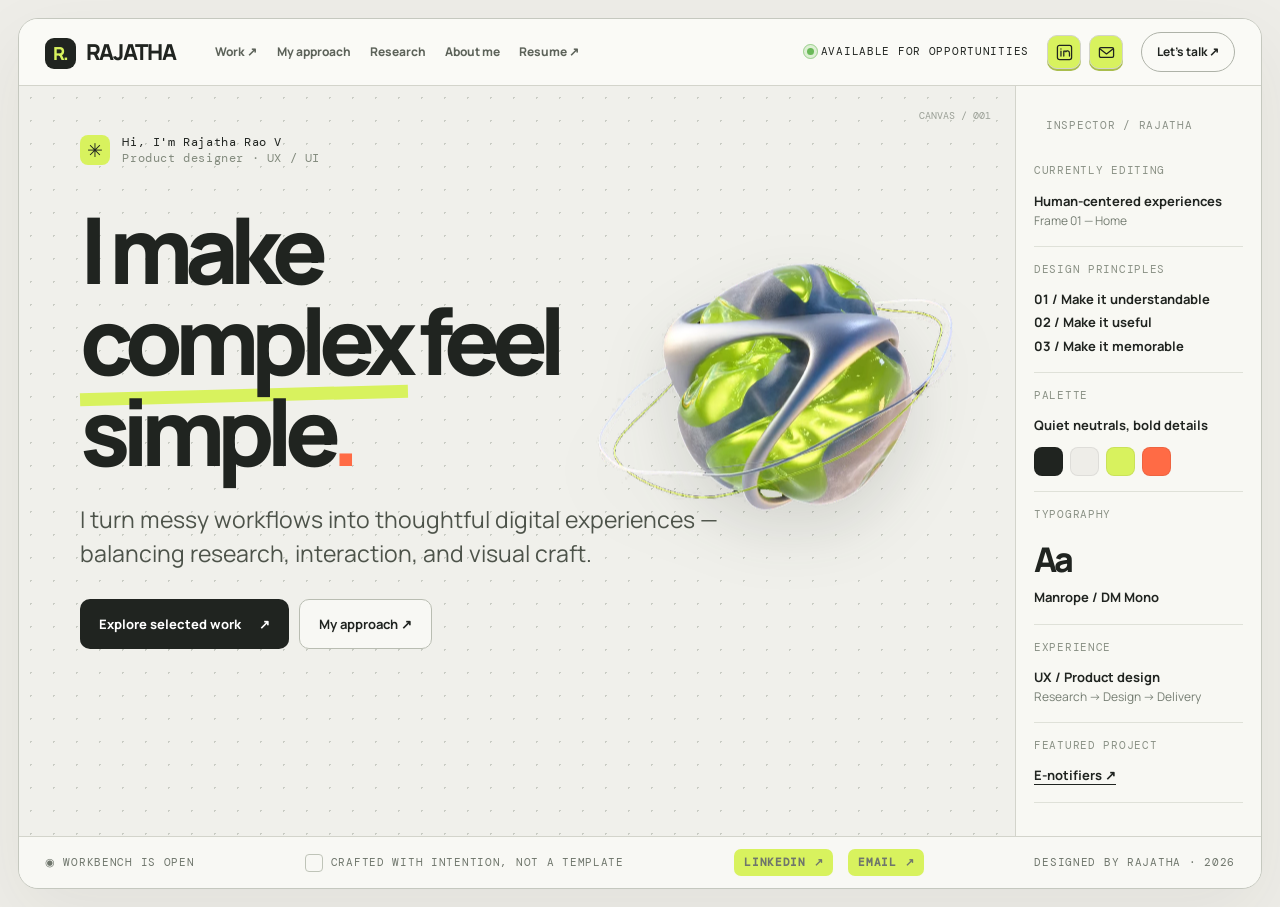
==== commit 7113b625: "Replace hero orb image with transparent animated video Co-Authored-By: Claude Sonnet 5.5 <noreply@an" ====
--- a/index.html
+++ b/index.html
@@ -55,11 +55,9 @@
 
 /* hero 3D orb: transparent PNG-quality cut-out, sits on the canvas to the right of the headline */
 .hero-orb{position:absolute;z-index:0;right:clamp(24px,3.6vw,60px);top:40%;width:clamp(240px,30vw,450px);transform:translateY(-50%);pointer-events:none}
-.hero-orb img{display:block;width:100%;height:auto;filter:drop-shadow(0 28px 34px rgba(32,36,32,.14));animation:orbFloat 9s ease-in-out infinite}
-@keyframes orbFloat{0%,100%{transform:translate3d(0,0,0) rotate(-1.5deg)}50%{transform:translate3d(0,-16px,0) rotate(1.5deg)}}
+.hero-orb video,.hero-orb img{display:block;width:100%;height:auto;filter:drop-shadow(0 26px 30px rgba(32,36,32,.13))}
 @media(max-width:900px){.hero-orb{top:27%;width:30vw}}
 @media(max-width:700px){.hero-orb{position:relative;right:auto;top:auto;transform:none;width:min(84%,320px);margin:-8px auto 0}}
-@media(prefers-reduced-motion:reduce){.hero-orb img{animation:none}}
 </style><style>
 /* About popup: full story, original personality column preserved */
 #about-panel{width:min(1020px,100%)}
@@ -106,10 +104,14 @@
 .outline,.online,.toplinks a{white-space:nowrap}
 @media(max-width:1240px){.toolbar .online{display:none}}
 @media(max-width:1100px){.toplinks{gap:16px}.contact-icons{gap:6px}}
-</style></head><body><div class="app"><div class="shell"><header class="toolbar"><a class="logo" href="index.html"><span>R.</span> RAJATHA</a><nav aria-label="Main navigation" class="toplinks"><a href="work.html">Work ↗</a><a data-open-approach="" href="#approach-panel">My approach</a><a data-open-research="" href="#research-panel">Research</a><a data-open-about="" href="#about-panel">About me</a><a data-open-resume="" href="#resume-panel">Resume ↗</a></nav><div class="right"><div class="online mono"><i></i> Available for opportunities</div><div class="contact-icons"><a aria-label="LinkedIn" class="contact-icon" href="https://www.linkedin.com/in/rajathrao1412/" rel="noopener noreferrer" target="_blank" title="LinkedIn"><svg aria-hidden="true" viewbox="0 0 24 24"><rect height="20" rx="3" width="20" x="2" y="2"></rect><path d="M7 10v7M7 7v.1M11 17v-7h3v1c1-2 5-2 5 2v4"></path></svg></a><a aria-label="Email" class="contact-icon" href="mailto:rajathraovalleri@gmail.com" target="_self" title="Email"><svg aria-hidden="true" viewbox="0 0 24 24"><rect height="14" rx="2" width="20" x="2" y="5"></rect><path d="m3 7 9 7 9-7"></path></svg></a></div><a class="outline" href="#contact" id="contact">Let's talk ↗</a></div></header><div class="mobile-nav"><a href="work.html">Work</a><a data-open-approach="" href="#approach-panel">My approach</a><a data-open-research="" href="#research-panel">Research</a><a data-open-about="" href="#about-panel">About me</a><a data-open-resume="" href="#resume-panel">Resume ↗</a><div class="mobile-social"><a href="https://www.linkedin.com/in/rajathrao1412/" rel="noopener noreferrer" target="_blank">LinkedIn ↗</a><a href="mailto:rajathraovalleri@gmail.com">Email ↗</a></div></div><div class="workbench"><main class="canvas"><div class="intro"><div class="eyebrow"><span class="spark">✳</span><span>Hi, I'm Rajatha Rao V<br/><span style="color:#828a7d">Product designer · UX / UI</span></span></div><h1>I make<br/><em>complex</em> feel<br/>simple<span style="color:var(--orange)">.</span></h1><p class="lede">I turn messy workflows into thoughtful digital experiences — balancing research, interaction, and visual craft.</p><div class="actions"><a class="primary" href="work.html">Explore selected work <span>↗</span></a><a class="secondary" data-open-approach="" href="#approach-panel">My approach ↗</a></div></div><div class="hero-orb" aria-hidden="true"><img src="assets/hero-orb.webp" alt="" width="1000" height="698" decoding="async" fetchpriority="high"></div></main><aside class="properties"><div class="sidetitle mono">Inspector / Rajatha</div><div class="prop"><label class="mono">Currently editing</label><b>Human-centered experiences</b><div class="mini">Frame 01 — Home</div></div><div class="prop"><label class="mono">Design principles</label><b>01 / Make it understandable</b><br/><b>02 / Make it useful</b><br/><b>03 / Make it memorable</b></div><div class="prop"><label class="mono">Palette</label><b>Quiet neutrals, bold details</b><div class="swatches"><i style="background:#202420"></i><i style="background:#eeede8"></i><i style="background:#d8f25e"></i><i style="background:#ff6b45"></i></div></div><div class="prop"><label class="mono">Typography</label><div class="type-sample">Aa</div><b>Manrope / DM Mono</b></div><div class="prop"><label class="mono">Experience</label><b>UX / Product design</b><div class="mini">Research → Design → Delivery</div></div><div class="prop"><label class="mono">Featured project</label><a href="enotifiers.html"><b>E-notifiers ↗</b></a></div></aside></div><footer class="bottomstrip"><span class="mono">◉ Workbench is open</span><span class="scroll mono"><i></i> Crafted with intention, not a template</span><span class="footer-social mono"><a href="https://www.linkedin.com/in/rajathrao1412/" rel="noopener noreferrer" target="_blank">LinkedIn ↗</a><a href="mailto:rajathraovalleri@gmail.com">Email ↗</a></span><span class="mono">Designed by Rajatha · 2026</span></footer></div></div><div class="approach-backdrop" hidden="" id="approach-backdrop"><section aria-label="My approach" aria-labelledby="approach-heading" aria-modal="true" class="approach" id="approach-panel" role="dialog" tabindex="-1"><div class="approach-label"><span class="mono">// MY APPROACH</span><span class="approach-index mono">01 — 03 / DISCOVER · DESIGN · REFINE</span><button aria-label="Close My Approach" class="approach-close" title="Close" type="button">×</button></div><div class="approach-main"><div><h2 id="approach-heading">Curiosity first.<br/><em>Clarity by design.</em></h2><p>I love untangling complex problems. I ask questions, break challenges into smaller pieces, and explore what people actually need before deciding what to design.</p><p>Research gives my curiosity direction. I turn what I learn into clear, visual, practical experiences — then test and refine them until they make sense in real life.</p></div><div class="approach-steps"><div><span class="mono">01 / DISCOVER + DEFINE</span><strong>Find the problem beneath the problem.</strong><small>Ask why, understand people, spot patterns, and challenge assumptions through research.</small></div><div><span class="mono">02 / EXPLORE + DESIGN</span><strong>Make the complicated feel simple.</strong><small>Experiment with flows, digital wireframes, and interactive prototypes. Balance usability with visual craft.</small></div><div><span class="mono">03 / TEST + REFINE</span><strong>Let real interactions guide the next step.</strong><small>Observe what works, learn from feedback, and improve with purpose — not just polish.</small></div></div></div><div class="approach-bottom"><span class="mono">CURIOSITY · RESEARCH · EXPERIMENTATION · VISUAL DESIGN</span><a href="work.html">Explore my work <span aria-hidden="true">↗</span></a></div></section></div><script>
+</style></head><body><div class="app"><div class="shell"><header class="toolbar"><a class="logo" href="index.html"><span>R.</span> RAJATHA</a><nav aria-label="Main navigation" class="toplinks"><a href="work.html">Work ↗</a><a data-open-approach="" href="#approach-panel">My approach</a><a data-open-research="" href="#research-panel">Research</a><a data-open-about="" href="#about-panel">About me</a><a data-open-resume="" href="#resume-panel">Resume ↗</a></nav><div class="right"><div class="online mono"><i></i> Available for opportunities</div><div class="contact-icons"><a aria-label="LinkedIn" class="contact-icon" href="https://www.linkedin.com/in/rajathrao1412/" rel="noopener noreferrer" target="_blank" title="LinkedIn"><svg aria-hidden="true" viewbox="0 0 24 24"><rect height="20" rx="3" width="20" x="2" y="2"></rect><path d="M7 10v7M7 7v.1M11 17v-7h3v1c1-2 5-2 5 2v4"></path></svg></a><a aria-label="Email" class="contact-icon" href="mailto:rajathraovalleri@gmail.com" target="_self" title="Email"><svg aria-hidden="true" viewbox="0 0 24 24"><rect height="14" rx="2" width="20" x="2" y="5"></rect><path d="m3 7 9 7 9-7"></path></svg></a></div><a class="outline" href="#contact" id="contact">Let's talk ↗</a></div></header><div class="mobile-nav"><a href="work.html">Work</a><a data-open-approach="" href="#approach-panel">My approach</a><a data-open-research="" href="#research-panel">Research</a><a data-open-about="" href="#about-panel">About me</a><a data-open-resume="" href="#resume-panel">Resume ↗</a><div class="mobile-social"><a href="https://www.linkedin.com/in/rajathrao1412/" rel="noopener noreferrer" target="_blank">LinkedIn ↗</a><a href="mailto:rajathraovalleri@gmail.com">Email ↗</a></div></div><div class="workbench"><main class="canvas"><div class="intro"><div class="eyebrow"><span class="spark">✳</span><span>Hi, I'm Rajatha Rao V<br/><span style="color:#828a7d">Product designer · UX / UI</span></span></div><h1>I make<br/><em>complex</em> feel<br/>simple<span style="color:var(--orange)">.</span></h1><p class="lede">I turn messy workflows into thoughtful digital experiences — balancing research, interaction, and visual craft.</p><div class="actions"><a class="primary" href="work.html">Explore selected work <span>↗</span></a><a class="secondary" data-open-approach="" href="#approach-panel">My approach ↗</a></div></div><div class="hero-orb" aria-hidden="true"><video class="orb-v" autoplay muted loop playsinline disablepictureinpicture preload="auto" poster="assets/hero-orb.webp" width="900" height="631"><source src="assets/hero-orb.webm" type="video/webm"></video></div></main><aside class="properties"><div class="sidetitle mono">Inspector / Rajatha</div><div class="prop"><label class="mono">Currently editing</label><b>Human-centered experiences</b><div class="mini">Frame 01 — Home</div></div><div class="prop"><label class="mono">Design principles</label><b>01 / Make it understandable</b><br/><b>02 / Make it useful</b><br/><b>03 / Make it memorable</b></div><div class="prop"><label class="mono">Palette</label><b>Quiet neutrals, bold details</b><div class="swatches"><i style="background:#202420"></i><i style="background:#eeede8"></i><i style="background:#d8f25e"></i><i style="background:#ff6b45"></i></div></div><div class="prop"><label class="mono">Typography</label><div class="type-sample">Aa</div><b>Manrope / DM Mono</b></div><div class="prop"><label class="mono">Experience</label><b>UX / Product design</b><div class="mini">Research → Design → Delivery</div></div><div class="prop"><label class="mono">Featured project</label><a href="enotifiers.html"><b>E-notifiers ↗</b></a></div></aside></div><footer class="bottomstrip"><span class="mono">◉ Workbench is open</span><span class="scroll mono"><i></i> Crafted with intention, not a template</span><span class="footer-social mono"><a href="https://www.linkedin.com/in/rajathrao1412/" rel="noopener noreferrer" target="_blank">LinkedIn ↗</a><a href="mailto:rajathraovalleri@gmail.com">Email ↗</a></span><span class="mono">Designed by Rajatha · 2026</span></footer></div></div><div class="approach-backdrop" hidden="" id="approach-backdrop"><section aria-label="My approach" aria-labelledby="approach-heading" aria-modal="true" class="approach" id="approach-panel" role="dialog" tabindex="-1"><div class="approach-label"><span class="mono">// MY APPROACH</span><span class="approach-index mono">01 — 03 / DISCOVER · DESIGN · REFINE</span><button aria-label="Close My Approach" class="approach-close" title="Close" type="button">×</button></div><div class="approach-main"><div><h2 id="approach-heading">Curiosity first.<br/><em>Clarity by design.</em></h2><p>I love untangling complex problems. I ask questions, break challenges into smaller pieces, and explore what people actually need before deciding what to design.</p><p>Research gives my curiosity direction. I turn what I learn into clear, visual, practical experiences — then test and refine them until they make sense in real life.</p></div><div class="approach-steps"><div><span class="mono">01 / DISCOVER + DEFINE</span><strong>Find the problem beneath the problem.</strong><small>Ask why, understand people, spot patterns, and challenge assumptions through research.</small></div><div><span class="mono">02 / EXPLORE + DESIGN</span><strong>Make the complicated feel simple.</strong><small>Experiment with flows, digital wireframes, and interactive prototypes. Balance usability with visual craft.</small></div><div><span class="mono">03 / TEST + REFINE</span><strong>Let real interactions guide the next step.</strong><small>Observe what works, learn from feedback, and improve with purpose — not just polish.</small></div></div></div><div class="approach-bottom"><span class="mono">CURIOSITY · RESEARCH · EXPERIMENTATION · VISUAL DESIGN</span><a href="work.html">Explore my work <span aria-hidden="true">↗</span></a></div></section></div><script>
 (()=>{const overlay=document.getElementById('approach-backdrop');const dialog=document.getElementById('approach-panel');const close=dialog.querySelector('.approach-close');let lastFocus=null;function open(e){if(e)e.preventDefault();lastFocus=document.activeElement;overlay.hidden=false;document.body.classList.add('approach-open');close.focus()}function dismiss(){overlay.hidden=true;document.body.classList.remove('approach-open');if(lastFocus&&lastFocus.focus)lastFocus.focus()}document.querySelectorAll('[data-open-approach]').forEach(a=>a.addEventListener('click',open));close.addEventListener('click',dismiss);overlay.addEventListener('click',e=>{if(e.target===overlay)dismiss()});document.addEventListener('keydown',e=>{if(overlay.hidden)return;if(e.key==='Escape')dismiss();if(e.key==='Tab'){const nodes=[...dialog.querySelectorAll('button,a[href],input,[tabindex]:not([tabindex="-1"])')].filter(x=>!x.disabled);const first=nodes[0],last=nodes[nodes.length-1];if(e.shiftKey&&document.activeElement===first){e.preventDefault();last.focus()}else if(!e.shiftKey&&document.activeElement===last){e.preventDefault();first.focus()}}});})();
 </script><div class="info-backdrop" hidden="" id="research-backdrop"><section aria-labelledby="research-heading" aria-modal="true" class="info-panel" id="research-panel" role="dialog" tabindex="-1"><div class="approach-label"><span class="mono">// RESEARCH</span><button aria-label="Close Research" class="approach-close" type="button">×</button></div><div class="approach-main"><div><h2 id="research-heading">Understand people.<br/><em>Design with purpose.</em></h2><p>I pursued HCI because I wanted to go beyond designing interfaces that look good. I wanted to understand how people think, what they struggle with, and why certain experiences work.</p><p>I love finding patterns in what people say and do, then using those insights to question assumptions and shape practical design decisions.</p></div><div class="approach-steps"><div><span class="mono">01 / LISTEN + EXPLORE</span><strong>Start with people, not pixels.</strong><small>Use interviews, surveys, and competitive analysis to understand needs, motivations, and context.</small></div><div><span class="mono">02 / FIND + EVALUATE</span><strong>Connect the dots.</strong><small>Synthesize patterns and uncover friction through usability testing, heuristic evaluation, and walkthroughs.</small></div><div><span class="mono">03 / APPLY + IMPROVE</span><strong>Make insights useful.</strong><small>Translate findings into clearer flows, thoughtful interactions, and prototypes that can be tested and refined.</small></div></div></div><div class="approach-bottom"><span class="mono">CURIOSITY · USER RESEARCH · USABILITY · HCI</span><a href="second-cycle.html">Explore Second Cycle ↗</a></div></section></div>
 <div class="info-backdrop" hidden="" id="about-backdrop"><section aria-labelledby="about-heading" aria-modal="true" class="info-panel" id="about-panel" role="dialog" tabindex="-1"><div class="approach-label"><span class="mono">// ABOUT ME</span><button aria-label="Close About Me" class="approach-close" type="button">×</button></div><div class="approach-main"><div><h2 id="about-heading">Hey, I’m Rajatha! <em>👋</em></h2><p>I’m a UI/UX Designer passionate about creating seamless digital experiences through thoughtful design and empathy-driven decisions. I enjoy turning complex ideas into intuitive user journeys and meaningful product experiences.</p><p>I believe in one simple principle: “I am not my user.” It reminds me to look beyond my own assumptions, let research guide my decisions, and design around what people actually need.</p><p class="story-subhead">So, how did I get here?</p><p>My journey started as a Statistics and Computer Science student with a strong interest in art and creativity. I began exploring design by creating posters and working on web design projects during college. What started as a creative interest soon sparked my curiosity about UI/UX, and I haven’t looked back since. I loved discovering how design, technology, and human needs come together to shape the products we use every day.</p><p>I later worked as a UI/UX Designer, but I wanted to go beyond creating visually appealing interfaces. I wanted to understand the people behind the screens. That curiosity led me to pursue my Master’s in Human-Computer Interaction at DePaul University, where I developed a deeper understanding of user research, usability, and interaction design.</p><p>Today, I’m excited to bring together my design skills, prototyping experience, and research-driven perspective to help teams create products that are both useful and enjoyable.</p><p>Outside of design, I’m naturally curious, love experimenting with ideas, and have a soft spot for solving puzzles. When I’m not designing, you’ll probably find me gaming, going for a bike ride, or exploring quiet, lesser-known places.</p><p>I guess I’m just someone who enjoys discovering new things and figuring them out along the way.</p></div><div class="approach-steps about-stickers"><h3>If I’m not designing, then I’d be…</h3><div class="sticker-grid"><div aria-label="Solving puzzles" class="sticker-tile" role="img" title="Solving puzzles">🧩</div><div aria-label="Gaming" class="sticker-tile" role="img" title="Gaming">🎮</div><div aria-label="Bike rides" class="sticker-tile" role="img" title="Bike rides">🏍️</div><div aria-label="Exploring quiet places" class="sticker-tile" role="img" title="Exploring quiet places">🏞️</div></div></div></div><div class="approach-bottom"><span class="mono">CURIOUS MIND · PRACTICAL THINKER · PUZZLE SOLVER</span><a href="work.html">Explore my work ↗</a></div></section></div><div class="info-backdrop" hidden="" id="resume-backdrop"><section aria-labelledby="resume-heading" aria-modal="true" class="info-panel" id="resume-panel" role="dialog" tabindex="-1"><div class="approach-label"><span class="mono">// RESUME</span><button aria-label="Close Resume" class="approach-close" type="button">×</button></div><div class="approach-main"><div><h2 id="resume-heading">My resume.</h2><p>UI/UX product designer with an MS in Human-Computer Interaction.</p><div class="rs-btns"><a class="rs-btn primary" href="assets/Rajatha_Rao_Resume.pdf" target="_blank" rel="noopener">View PDF <span aria-hidden="true">↗</span></a><a class="rs-btn" href="assets/Rajatha_Rao_Resume.pdf" download="Rajatha_Rao_Resume.pdf">Download <span aria-hidden="true">↓</span></a></div></div><div class="rs-side"><a class="rs-thumb" href="assets/Rajatha_Rao_Resume.pdf" target="_blank" rel="noopener" aria-label="Open resume PDF in a new tab"><img src="assets/resume-preview.webp" alt="Preview of Rajatha Rao V's resume" loading="lazy"></a></div></div><div class="approach-bottom"><span class="mono">RESUME · PDF</span><a href="work.html">Explore my work ↗</a></div></section></div><script>
 (()=>{let active=null,returnFocus=null;const configs=[['research','research-backdrop'],['about','about-backdrop'],['resume','resume-backdrop']];function close(){if(!active)return;active.hidden=true;document.body.classList.remove('approach-open');active=null;if(returnFocus?.focus)returnFocus.focus()}for(const [name,id] of configs){const overlay=document.getElementById(id),panel=overlay.querySelector('[role="dialog"]'),btn=overlay.querySelector('.approach-close');document.querySelectorAll('[data-open-'+name+']').forEach(link=>link.addEventListener('click',e=>{e.preventDefault();if(active)close();const old=document.getElementById('approach-backdrop');if(old&&!old.hidden){old.querySelector('.approach-close').click()}returnFocus=document.activeElement;active=overlay;overlay.hidden=false;document.body.classList.add('approach-open');btn.focus()}));btn.addEventListener('click',close);overlay.addEventListener('click',e=>{if(e.target===overlay)close()});panel.addEventListener('keydown',e=>{if(e.key!=='Tab')return;const nodes=[...panel.querySelectorAll('a[href],button')];const first=nodes[0],last=nodes[nodes.length-1];if(e.shiftKey&&document.activeElement===first){e.preventDefault();last.focus()}else if(!e.shiftKey&&document.activeElement===last){e.preventDefault();first.focus()}})}document.addEventListener('keydown',e=>{if(e.key==='Escape'&&active)close()})})();
-</script><div class="contact-backdrop" hidden id="contact-backdrop"><section aria-labelledby="contact-heading" aria-modal="true" class="approach contact-approach" role="dialog" tabindex="-1"><div class="approach-label"><span class="mono">// LET'S CONNECT</span><span class="approach-index mono">004 / SAY HELLO</span><button aria-label="Close contact" class="approach-close contact-close" type="button">×</button></div><div class="approach-main"><div><h2 id="contact-heading">Have something in mind?<br><em>Let's talk.</em></h2><p>Whether it's a design opportunity, an interesting project, or just a conversation about ideas, I'd love to hear from you.</p></div><div class="approach-steps contact-methods"><div><span class="mono">01 / DROP ME A MESSAGE</span><strong>Start a conversation.</strong><small>Have an idea or opportunity? My inbox is open.</small><a class="contact-method contact-email" href="mailto:rajathraovalleri@gmail.com"><svg viewBox="0 0 24 24" aria-hidden="true"><rect x="2.5" y="4.5" width="19" height="15" rx="2"/><path d="m3.5 6 8.5 7 8.5-7"/></svg>Email me <span aria-hidden="true">↗</span></a></div><div><span class="mono">02 / CONNECT PROFESSIONALLY</span><strong>Find me on LinkedIn.</strong><small>Let's connect and keep in touch.</small><a class="contact-method contact-linkedin" href="https://www.linkedin.com/in/rajathrao1412/" rel="noopener noreferrer" target="_blank"><svg viewBox="0 0 24 24" aria-hidden="true"><rect x="2" y="2" width="20" height="20" rx="2"/><path d="M7 10v7M7 7v.1M11 17v-7h3v1c1-2 5-2 5 2v4"/></svg>LinkedIn <span aria-hidden="true">↗</span></a></div></div></div><div class="approach-bottom"><span class="mono">OPEN TO OPPORTUNITIES · COLLABORATIONS · CONVERSATIONS</span><a href="mailto:rajathraovalleri@gmail.com">Say hello <span aria-hidden="true">↗</span></a></div></section></div><script>(()=>{const trigger=document.getElementById('contact'),overlay=document.getElementById('contact-backdrop'),dialog=overlay.querySelector('.contact-approach'),close=overlay.querySelector('.contact-close');let previous;function hide(){overlay.hidden=true;document.body.style.overflow='';previous?.focus()}trigger.addEventListener('click',e=>{e.preventDefault();previous=document.activeElement;overlay.hidden=false;document.body.style.overflow='hidden';close.focus()});close.addEventListener('click',hide);overlay.addEventListener('click',e=>{if(e.target===overlay)hide()});document.addEventListener('keydown',e=>{if(!overlay.hidden&&e.key==='Escape')hide();if(!overlay.hidden&&e.key==='Tab'){const focusable=[...dialog.querySelectorAll('button,a[href]')];if(e.shiftKey&&document.activeElement===focusable[0]){e.preventDefault();focusable.at(-1).focus()}else if(!e.shiftKey&&document.activeElement===focusable.at(-1)){e.preventDefault();focusable[0].focus()}}})})();</script></body></html>
+</script><div class="contact-backdrop" hidden id="contact-backdrop"><section aria-labelledby="contact-heading" aria-modal="true" class="approach contact-approach" role="dialog" tabindex="-1"><div class="approach-label"><span class="mono">// LET'S CONNECT</span><span class="approach-index mono">004 / SAY HELLO</span><button aria-label="Close contact" class="approach-close contact-close" type="button">×</button></div><div class="approach-main"><div><h2 id="contact-heading">Have something in mind?<br><em>Let's talk.</em></h2><p>Whether it's a design opportunity, an interesting project, or just a conversation about ideas, I'd love to hear from you.</p></div><div class="approach-steps contact-methods"><div><span class="mono">01 / DROP ME A MESSAGE</span><strong>Start a conversation.</strong><small>Have an idea or opportunity? My inbox is open.</small><a class="contact-method contact-email" href="mailto:rajathraovalleri@gmail.com"><svg viewBox="0 0 24 24" aria-hidden="true"><rect x="2.5" y="4.5" width="19" height="15" rx="2"/><path d="m3.5 6 8.5 7 8.5-7"/></svg>Email me <span aria-hidden="true">↗</span></a></div><div><span class="mono">02 / CONNECT PROFESSIONALLY</span><strong>Find me on LinkedIn.</strong><small>Let's connect and keep in touch.</small><a class="contact-method contact-linkedin" href="https://www.linkedin.com/in/rajathrao1412/" rel="noopener noreferrer" target="_blank"><svg viewBox="0 0 24 24" aria-hidden="true"><rect x="2" y="2" width="20" height="20" rx="2"/><path d="M7 10v7M7 7v.1M11 17v-7h3v1c1-2 5-2 5 2v4"/></svg>LinkedIn <span aria-hidden="true">↗</span></a></div></div></div><div class="approach-bottom"><span class="mono">OPEN TO OPPORTUNITIES · COLLABORATIONS · CONVERSATIONS</span><a href="mailto:rajathraovalleri@gmail.com">Say hello <span aria-hidden="true">↗</span></a></div></section></div><script>(()=>{const trigger=document.getElementById('contact'),overlay=document.getElementById('contact-backdrop'),dialog=overlay.querySelector('.contact-approach'),close=overlay.querySelector('.contact-close');let previous;function hide(){overlay.hidden=true;document.body.style.overflow='';previous?.focus()}trigger.addEventListener('click',e=>{e.preventDefault();previous=document.activeElement;overlay.hidden=false;document.body.style.overflow='hidden';close.focus()});close.addEventListener('click',hide);overlay.addEventListener('click',e=>{if(e.target===overlay)hide()});document.addEventListener('keydown',e=>{if(!overlay.hidden&&e.key==='Escape')hide();if(!overlay.hidden&&e.key==='Tab'){const focusable=[...dialog.querySelectorAll('button,a[href]')];if(e.shiftKey&&document.activeElement===focusable[0]){e.preventDefault();focusable.at(-1).focus()}else if(!e.shiftKey&&document.activeElement===focusable.at(-1)){e.preventDefault();focusable[0].focus()}}})})();</script><script>(()=>{const box=document.querySelector(".hero-orb"),v=box&&box.querySelector("video");if(!v)return;
+const u=navigator.userAgent,wk=/AppleWebKit/.test(u)&&!/Chrome|Chromium|Edg|OPR|Android/.test(u)||/CriOS|FxiOS|EdgiOS/.test(u);
+const still=matchMedia("(prefers-reduced-motion:reduce)").matches,noWebm=!v.canPlayType||!v.canPlayType('video/webm; codecs="vp9"');
+if(wk||still||noWebm){const i=new Image();i.alt="";i.width=900;i.height=631;i.decoding="async";i.src=still?"assets/hero-orb.webp":"assets/hero-orb-anim.webp";v.replaceWith(i)}
+else{const p=v.play();if(p&&p.catch)p.catch(()=>{})}})()</script></body></html>
 <script>window.addEventListener('DOMContentLoaded',()=>{const h=location.hash;if(h==='#approach-panel')document.querySelector('[data-open-approach]')?.click();if(h==='#resume-panel')document.querySelector('[data-open-resume]')?.click();if(h==='#research-panel')document.querySelector('[data-open-research]')?.click();if(h==='#about-panel')document.querySelector('[data-open-about]')?.click();});</script>
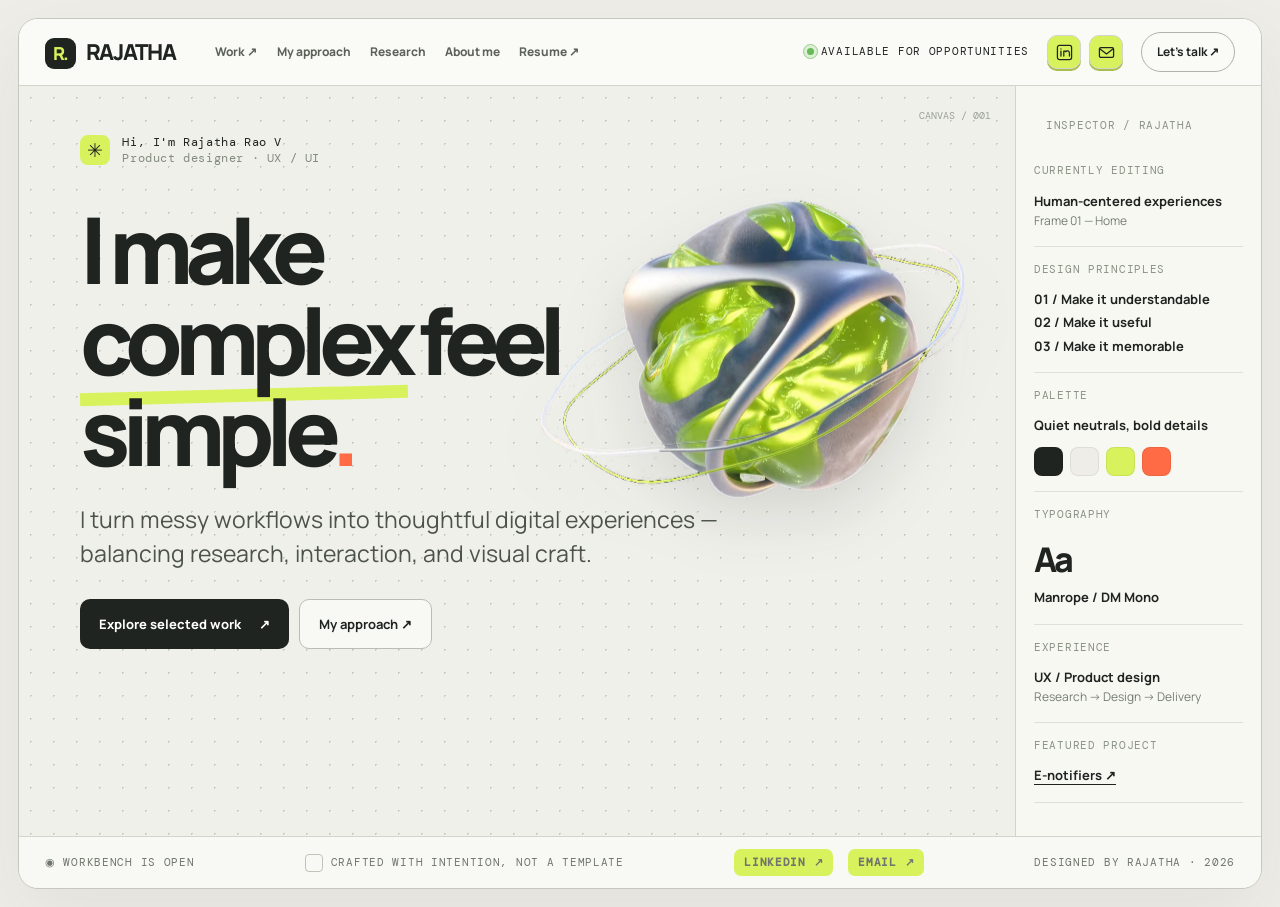
==== commit aa738bd5: "Smoother Safari orb (GPU-composited packed video), larger hero orb, better fit Co-Authored-By: Claud" ====
--- a/index.html
+++ b/index.html
@@ -54,10 +54,15 @@
 @media(max-width:700px){.rs-side{border-left:0;border-top:1px solid #dfe1d9;padding:18px 0 0}.rs-thumb{max-width:260px}}
 
 /* hero 3D orb: transparent PNG-quality cut-out, sits on the canvas to the right of the headline */
-.hero-orb{position:absolute;z-index:0;right:clamp(24px,3.6vw,60px);top:40%;width:clamp(240px,30vw,450px);transform:translateY(-50%);pointer-events:none}
-.hero-orb video,.hero-orb img{display:block;width:100%;height:auto;filter:drop-shadow(0 26px 30px rgba(32,36,32,.13))}
-@media(max-width:900px){.hero-orb{top:27%;width:30vw}}
-@media(max-width:700px){.hero-orb{position:relative;right:auto;top:auto;transform:none;width:min(84%,320px);margin:-8px auto 0}}
+.hero-orb{position:absolute;z-index:0;right:clamp(16px,2.2vw,40px);top:38%;width:clamp(270px,36vw,540px);aspect-ratio:900/630;transform:translateY(-50%);pointer-events:none}
+.hero-orb video,.hero-orb img,.hero-orb canvas{display:block;width:100%;height:100%;filter:drop-shadow(0 26px 30px rgba(32,36,32,.13))}
+.hero-orb .orb-cv{position:absolute;inset:0;opacity:0;transition:opacity .25s}.hero-orb .orb-cv.on{opacity:1}
+.hero-orb img{transition:opacity .25s}
+.hero-orb .orb-src{position:absolute;width:2px;height:2px;opacity:0;pointer-events:none}
+@media(max-width:1380px){.hero-orb{top:35%}}
+@media(max-width:1180px){.hero-orb{top:33%;width:32vw}}
+@media(max-width:900px){.hero-orb{top:27%;width:34vw}}
+@media(max-width:700px){.hero-orb{position:relative;right:auto;top:auto;transform:none;width:min(92%,380px);margin:-8px auto 0}}
 </style><style>
 /* About popup: full story, original personality column preserved */
 #about-panel{width:min(1020px,100%)}
@@ -104,7 +109,7 @@
 .outline,.online,.toplinks a{white-space:nowrap}
 @media(max-width:1240px){.toolbar .online{display:none}}
 @media(max-width:1100px){.toplinks{gap:16px}.contact-icons{gap:6px}}
-</style></head><body><div class="app"><div class="shell"><header class="toolbar"><a class="logo" href="index.html"><span>R.</span> RAJATHA</a><nav aria-label="Main navigation" class="toplinks"><a href="work.html">Work ↗</a><a data-open-approach="" href="#approach-panel">My approach</a><a data-open-research="" href="#research-panel">Research</a><a data-open-about="" href="#about-panel">About me</a><a data-open-resume="" href="#resume-panel">Resume ↗</a></nav><div class="right"><div class="online mono"><i></i> Available for opportunities</div><div class="contact-icons"><a aria-label="LinkedIn" class="contact-icon" href="https://www.linkedin.com/in/rajathrao1412/" rel="noopener noreferrer" target="_blank" title="LinkedIn"><svg aria-hidden="true" viewbox="0 0 24 24"><rect height="20" rx="3" width="20" x="2" y="2"></rect><path d="M7 10v7M7 7v.1M11 17v-7h3v1c1-2 5-2 5 2v4"></path></svg></a><a aria-label="Email" class="contact-icon" href="mailto:rajathraovalleri@gmail.com" target="_self" title="Email"><svg aria-hidden="true" viewbox="0 0 24 24"><rect height="14" rx="2" width="20" x="2" y="5"></rect><path d="m3 7 9 7 9-7"></path></svg></a></div><a class="outline" href="#contact" id="contact">Let's talk ↗</a></div></header><div class="mobile-nav"><a href="work.html">Work</a><a data-open-approach="" href="#approach-panel">My approach</a><a data-open-research="" href="#research-panel">Research</a><a data-open-about="" href="#about-panel">About me</a><a data-open-resume="" href="#resume-panel">Resume ↗</a><div class="mobile-social"><a href="https://www.linkedin.com/in/rajathrao1412/" rel="noopener noreferrer" target="_blank">LinkedIn ↗</a><a href="mailto:rajathraovalleri@gmail.com">Email ↗</a></div></div><div class="workbench"><main class="canvas"><div class="intro"><div class="eyebrow"><span class="spark">✳</span><span>Hi, I'm Rajatha Rao V<br/><span style="color:#828a7d">Product designer · UX / UI</span></span></div><h1>I make<br/><em>complex</em> feel<br/>simple<span style="color:var(--orange)">.</span></h1><p class="lede">I turn messy workflows into thoughtful digital experiences — balancing research, interaction, and visual craft.</p><div class="actions"><a class="primary" href="work.html">Explore selected work <span>↗</span></a><a class="secondary" data-open-approach="" href="#approach-panel">My approach ↗</a></div></div><div class="hero-orb" aria-hidden="true"><video class="orb-v" autoplay muted loop playsinline disablepictureinpicture preload="auto" poster="assets/hero-orb.webp" width="900" height="631"><source src="assets/hero-orb.webm" type="video/webm"></video></div></main><aside class="properties"><div class="sidetitle mono">Inspector / Rajatha</div><div class="prop"><label class="mono">Currently editing</label><b>Human-centered experiences</b><div class="mini">Frame 01 — Home</div></div><div class="prop"><label class="mono">Design principles</label><b>01 / Make it understandable</b><br/><b>02 / Make it useful</b><br/><b>03 / Make it memorable</b></div><div class="prop"><label class="mono">Palette</label><b>Quiet neutrals, bold details</b><div class="swatches"><i style="background:#202420"></i><i style="background:#eeede8"></i><i style="background:#d8f25e"></i><i style="background:#ff6b45"></i></div></div><div class="prop"><label class="mono">Typography</label><div class="type-sample">Aa</div><b>Manrope / DM Mono</b></div><div class="prop"><label class="mono">Experience</label><b>UX / Product design</b><div class="mini">Research → Design → Delivery</div></div><div class="prop"><label class="mono">Featured project</label><a href="enotifiers.html"><b>E-notifiers ↗</b></a></div></aside></div><footer class="bottomstrip"><span class="mono">◉ Workbench is open</span><span class="scroll mono"><i></i> Crafted with intention, not a template</span><span class="footer-social mono"><a href="https://www.linkedin.com/in/rajathrao1412/" rel="noopener noreferrer" target="_blank">LinkedIn ↗</a><a href="mailto:rajathraovalleri@gmail.com">Email ↗</a></span><span class="mono">Designed by Rajatha · 2026</span></footer></div></div><div class="approach-backdrop" hidden="" id="approach-backdrop"><section aria-label="My approach" aria-labelledby="approach-heading" aria-modal="true" class="approach" id="approach-panel" role="dialog" tabindex="-1"><div class="approach-label"><span class="mono">// MY APPROACH</span><span class="approach-index mono">01 — 03 / DISCOVER · DESIGN · REFINE</span><button aria-label="Close My Approach" class="approach-close" title="Close" type="button">×</button></div><div class="approach-main"><div><h2 id="approach-heading">Curiosity first.<br/><em>Clarity by design.</em></h2><p>I love untangling complex problems. I ask questions, break challenges into smaller pieces, and explore what people actually need before deciding what to design.</p><p>Research gives my curiosity direction. I turn what I learn into clear, visual, practical experiences — then test and refine them until they make sense in real life.</p></div><div class="approach-steps"><div><span class="mono">01 / DISCOVER + DEFINE</span><strong>Find the problem beneath the problem.</strong><small>Ask why, understand people, spot patterns, and challenge assumptions through research.</small></div><div><span class="mono">02 / EXPLORE + DESIGN</span><strong>Make the complicated feel simple.</strong><small>Experiment with flows, digital wireframes, and interactive prototypes. Balance usability with visual craft.</small></div><div><span class="mono">03 / TEST + REFINE</span><strong>Let real interactions guide the next step.</strong><small>Observe what works, learn from feedback, and improve with purpose — not just polish.</small></div></div></div><div class="approach-bottom"><span class="mono">CURIOSITY · RESEARCH · EXPERIMENTATION · VISUAL DESIGN</span><a href="work.html">Explore my work <span aria-hidden="true">↗</span></a></div></section></div><script>
+</style></head><body><div class="app"><div class="shell"><header class="toolbar"><a class="logo" href="index.html"><span>R.</span> RAJATHA</a><nav aria-label="Main navigation" class="toplinks"><a href="work.html">Work ↗</a><a data-open-approach="" href="#approach-panel">My approach</a><a data-open-research="" href="#research-panel">Research</a><a data-open-about="" href="#about-panel">About me</a><a data-open-resume="" href="#resume-panel">Resume ↗</a></nav><div class="right"><div class="online mono"><i></i> Available for opportunities</div><div class="contact-icons"><a aria-label="LinkedIn" class="contact-icon" href="https://www.linkedin.com/in/rajathrao1412/" rel="noopener noreferrer" target="_blank" title="LinkedIn"><svg aria-hidden="true" viewbox="0 0 24 24"><rect height="20" rx="3" width="20" x="2" y="2"></rect><path d="M7 10v7M7 7v.1M11 17v-7h3v1c1-2 5-2 5 2v4"></path></svg></a><a aria-label="Email" class="contact-icon" href="mailto:rajathraovalleri@gmail.com" target="_self" title="Email"><svg aria-hidden="true" viewbox="0 0 24 24"><rect height="14" rx="2" width="20" x="2" y="5"></rect><path d="m3 7 9 7 9-7"></path></svg></a></div><a class="outline" href="#contact" id="contact">Let's talk ↗</a></div></header><div class="mobile-nav"><a href="work.html">Work</a><a data-open-approach="" href="#approach-panel">My approach</a><a data-open-research="" href="#research-panel">Research</a><a data-open-about="" href="#about-panel">About me</a><a data-open-resume="" href="#resume-panel">Resume ↗</a><div class="mobile-social"><a href="https://www.linkedin.com/in/rajathrao1412/" rel="noopener noreferrer" target="_blank">LinkedIn ↗</a><a href="mailto:rajathraovalleri@gmail.com">Email ↗</a></div></div><div class="workbench"><main class="canvas"><div class="intro"><div class="eyebrow"><span class="spark">✳</span><span>Hi, I'm Rajatha Rao V<br/><span style="color:#828a7d">Product designer · UX / UI</span></span></div><h1>I make<br/><em>complex</em> feel<br/>simple<span style="color:var(--orange)">.</span></h1><p class="lede">I turn messy workflows into thoughtful digital experiences — balancing research, interaction, and visual craft.</p><div class="actions"><a class="primary" href="work.html">Explore selected work <span>↗</span></a><a class="secondary" data-open-approach="" href="#approach-panel">My approach ↗</a></div></div><div class="hero-orb" aria-hidden="true"><video class="orb-v" autoplay muted loop playsinline disablepictureinpicture preload="auto" poster="assets/hero-orb.webp" width="900" height="630"><source src="assets/hero-orb.webm" type="video/webm"></video></div></main><aside class="properties"><div class="sidetitle mono">Inspector / Rajatha</div><div class="prop"><label class="mono">Currently editing</label><b>Human-centered experiences</b><div class="mini">Frame 01 — Home</div></div><div class="prop"><label class="mono">Design principles</label><b>01 / Make it understandable</b><br/><b>02 / Make it useful</b><br/><b>03 / Make it memorable</b></div><div class="prop"><label class="mono">Palette</label><b>Quiet neutrals, bold details</b><div class="swatches"><i style="background:#202420"></i><i style="background:#eeede8"></i><i style="background:#d8f25e"></i><i style="background:#ff6b45"></i></div></div><div class="prop"><label class="mono">Typography</label><div class="type-sample">Aa</div><b>Manrope / DM Mono</b></div><div class="prop"><label class="mono">Experience</label><b>UX / Product design</b><div class="mini">Research → Design → Delivery</div></div><div class="prop"><label class="mono">Featured project</label><a href="enotifiers.html"><b>E-notifiers ↗</b></a></div></aside></div><footer class="bottomstrip"><span class="mono">◉ Workbench is open</span><span class="scroll mono"><i></i> Crafted with intention, not a template</span><span class="footer-social mono"><a href="https://www.linkedin.com/in/rajathrao1412/" rel="noopener noreferrer" target="_blank">LinkedIn ↗</a><a href="mailto:rajathraovalleri@gmail.com">Email ↗</a></span><span class="mono">Designed by Rajatha · 2026</span></footer></div></div><div class="approach-backdrop" hidden="" id="approach-backdrop"><section aria-label="My approach" aria-labelledby="approach-heading" aria-modal="true" class="approach" id="approach-panel" role="dialog" tabindex="-1"><div class="approach-label"><span class="mono">// MY APPROACH</span><span class="approach-index mono">01 — 03 / DISCOVER · DESIGN · REFINE</span><button aria-label="Close My Approach" class="approach-close" title="Close" type="button">×</button></div><div class="approach-main"><div><h2 id="approach-heading">Curiosity first.<br/><em>Clarity by design.</em></h2><p>I love untangling complex problems. I ask questions, break challenges into smaller pieces, and explore what people actually need before deciding what to design.</p><p>Research gives my curiosity direction. I turn what I learn into clear, visual, practical experiences — then test and refine them until they make sense in real life.</p></div><div class="approach-steps"><div><span class="mono">01 / DISCOVER + DEFINE</span><strong>Find the problem beneath the problem.</strong><small>Ask why, understand people, spot patterns, and challenge assumptions through research.</small></div><div><span class="mono">02 / EXPLORE + DESIGN</span><strong>Make the complicated feel simple.</strong><small>Experiment with flows, digital wireframes, and interactive prototypes. Balance usability with visual craft.</small></div><div><span class="mono">03 / TEST + REFINE</span><strong>Let real interactions guide the next step.</strong><small>Observe what works, learn from feedback, and improve with purpose — not just polish.</small></div></div></div><div class="approach-bottom"><span class="mono">CURIOSITY · RESEARCH · EXPERIMENTATION · VISUAL DESIGN</span><a href="work.html">Explore my work <span aria-hidden="true">↗</span></a></div></section></div><script>
 (()=>{const overlay=document.getElementById('approach-backdrop');const dialog=document.getElementById('approach-panel');const close=dialog.querySelector('.approach-close');let lastFocus=null;function open(e){if(e)e.preventDefault();lastFocus=document.activeElement;overlay.hidden=false;document.body.classList.add('approach-open');close.focus()}function dismiss(){overlay.hidden=true;document.body.classList.remove('approach-open');if(lastFocus&&lastFocus.focus)lastFocus.focus()}document.querySelectorAll('[data-open-approach]').forEach(a=>a.addEventListener('click',open));close.addEventListener('click',dismiss);overlay.addEventListener('click',e=>{if(e.target===overlay)dismiss()});document.addEventListener('keydown',e=>{if(overlay.hidden)return;if(e.key==='Escape')dismiss();if(e.key==='Tab'){const nodes=[...dialog.querySelectorAll('button,a[href],input,[tabindex]:not([tabindex="-1"])')].filter(x=>!x.disabled);const first=nodes[0],last=nodes[nodes.length-1];if(e.shiftKey&&document.activeElement===first){e.preventDefault();last.focus()}else if(!e.shiftKey&&document.activeElement===last){e.preventDefault();first.focus()}}});})();
 </script><div class="info-backdrop" hidden="" id="research-backdrop"><section aria-labelledby="research-heading" aria-modal="true" class="info-panel" id="research-panel" role="dialog" tabindex="-1"><div class="approach-label"><span class="mono">// RESEARCH</span><button aria-label="Close Research" class="approach-close" type="button">×</button></div><div class="approach-main"><div><h2 id="research-heading">Understand people.<br/><em>Design with purpose.</em></h2><p>I pursued HCI because I wanted to go beyond designing interfaces that look good. I wanted to understand how people think, what they struggle with, and why certain experiences work.</p><p>I love finding patterns in what people say and do, then using those insights to question assumptions and shape practical design decisions.</p></div><div class="approach-steps"><div><span class="mono">01 / LISTEN + EXPLORE</span><strong>Start with people, not pixels.</strong><small>Use interviews, surveys, and competitive analysis to understand needs, motivations, and context.</small></div><div><span class="mono">02 / FIND + EVALUATE</span><strong>Connect the dots.</strong><small>Synthesize patterns and uncover friction through usability testing, heuristic evaluation, and walkthroughs.</small></div><div><span class="mono">03 / APPLY + IMPROVE</span><strong>Make insights useful.</strong><small>Translate findings into clearer flows, thoughtful interactions, and prototypes that can be tested and refined.</small></div></div></div><div class="approach-bottom"><span class="mono">CURIOSITY · USER RESEARCH · USABILITY · HCI</span><a href="second-cycle.html">Explore Second Cycle ↗</a></div></section></div>
 <div class="info-backdrop" hidden="" id="about-backdrop"><section aria-labelledby="about-heading" aria-modal="true" class="info-panel" id="about-panel" role="dialog" tabindex="-1"><div class="approach-label"><span class="mono">// ABOUT ME</span><button aria-label="Close About Me" class="approach-close" type="button">×</button></div><div class="approach-main"><div><h2 id="about-heading">Hey, I’m Rajatha! <em>👋</em></h2><p>I’m a UI/UX Designer passionate about creating seamless digital experiences through thoughtful design and empathy-driven decisions. I enjoy turning complex ideas into intuitive user journeys and meaningful product experiences.</p><p>I believe in one simple principle: “I am not my user.” It reminds me to look beyond my own assumptions, let research guide my decisions, and design around what people actually need.</p><p class="story-subhead">So, how did I get here?</p><p>My journey started as a Statistics and Computer Science student with a strong interest in art and creativity. I began exploring design by creating posters and working on web design projects during college. What started as a creative interest soon sparked my curiosity about UI/UX, and I haven’t looked back since. I loved discovering how design, technology, and human needs come together to shape the products we use every day.</p><p>I later worked as a UI/UX Designer, but I wanted to go beyond creating visually appealing interfaces. I wanted to understand the people behind the screens. That curiosity led me to pursue my Master’s in Human-Computer Interaction at DePaul University, where I developed a deeper understanding of user research, usability, and interaction design.</p><p>Today, I’m excited to bring together my design skills, prototyping experience, and research-driven perspective to help teams create products that are both useful and enjoyable.</p><p>Outside of design, I’m naturally curious, love experimenting with ideas, and have a soft spot for solving puzzles. When I’m not designing, you’ll probably find me gaming, going for a bike ride, or exploring quiet, lesser-known places.</p><p>I guess I’m just someone who enjoys discovering new things and figuring them out along the way.</p></div><div class="approach-steps about-stickers"><h3>If I’m not designing, then I’d be…</h3><div class="sticker-grid"><div aria-label="Solving puzzles" class="sticker-tile" role="img" title="Solving puzzles">🧩</div><div aria-label="Gaming" class="sticker-tile" role="img" title="Gaming">🎮</div><div aria-label="Bike rides" class="sticker-tile" role="img" title="Bike rides">🏍️</div><div aria-label="Exploring quiet places" class="sticker-tile" role="img" title="Exploring quiet places">🏞️</div></div></div></div><div class="approach-bottom"><span class="mono">CURIOUS MIND · PRACTICAL THINKER · PUZZLE SOLVER</span><a href="work.html">Explore my work ↗</a></div></section></div><div class="info-backdrop" hidden="" id="resume-backdrop"><section aria-labelledby="resume-heading" aria-modal="true" class="info-panel" id="resume-panel" role="dialog" tabindex="-1"><div class="approach-label"><span class="mono">// RESUME</span><button aria-label="Close Resume" class="approach-close" type="button">×</button></div><div class="approach-main"><div><h2 id="resume-heading">My resume.</h2><p>UI/UX product designer with an MS in Human-Computer Interaction.</p><div class="rs-btns"><a class="rs-btn primary" href="assets/Rajatha_Rao_Resume.pdf" target="_blank" rel="noopener">View PDF <span aria-hidden="true">↗</span></a><a class="rs-btn" href="assets/Rajatha_Rao_Resume.pdf" download="Rajatha_Rao_Resume.pdf">Download <span aria-hidden="true">↓</span></a></div></div><div class="rs-side"><a class="rs-thumb" href="assets/Rajatha_Rao_Resume.pdf" target="_blank" rel="noopener" aria-label="Open resume PDF in a new tab"><img src="assets/resume-preview.webp" alt="Preview of Rajatha Rao V's resume" loading="lazy"></a></div></div><div class="approach-bottom"><span class="mono">RESUME · PDF</span><a href="work.html">Explore my work ↗</a></div></section></div><script>
@@ -112,6 +117,31 @@
 </script><div class="contact-backdrop" hidden id="contact-backdrop"><section aria-labelledby="contact-heading" aria-modal="true" class="approach contact-approach" role="dialog" tabindex="-1"><div class="approach-label"><span class="mono">// LET'S CONNECT</span><span class="approach-index mono">004 / SAY HELLO</span><button aria-label="Close contact" class="approach-close contact-close" type="button">×</button></div><div class="approach-main"><div><h2 id="contact-heading">Have something in mind?<br><em>Let's talk.</em></h2><p>Whether it's a design opportunity, an interesting project, or just a conversation about ideas, I'd love to hear from you.</p></div><div class="approach-steps contact-methods"><div><span class="mono">01 / DROP ME A MESSAGE</span><strong>Start a conversation.</strong><small>Have an idea or opportunity? My inbox is open.</small><a class="contact-method contact-email" href="mailto:rajathraovalleri@gmail.com"><svg viewBox="0 0 24 24" aria-hidden="true"><rect x="2.5" y="4.5" width="19" height="15" rx="2"/><path d="m3.5 6 8.5 7 8.5-7"/></svg>Email me <span aria-hidden="true">↗</span></a></div><div><span class="mono">02 / CONNECT PROFESSIONALLY</span><strong>Find me on LinkedIn.</strong><small>Let's connect and keep in touch.</small><a class="contact-method contact-linkedin" href="https://www.linkedin.com/in/rajathrao1412/" rel="noopener noreferrer" target="_blank"><svg viewBox="0 0 24 24" aria-hidden="true"><rect x="2" y="2" width="20" height="20" rx="2"/><path d="M7 10v7M7 7v.1M11 17v-7h3v1c1-2 5-2 5 2v4"/></svg>LinkedIn <span aria-hidden="true">↗</span></a></div></div></div><div class="approach-bottom"><span class="mono">OPEN TO OPPORTUNITIES · COLLABORATIONS · CONVERSATIONS</span><a href="mailto:rajathraovalleri@gmail.com">Say hello <span aria-hidden="true">↗</span></a></div></section></div><script>(()=>{const trigger=document.getElementById('contact'),overlay=document.getElementById('contact-backdrop'),dialog=overlay.querySelector('.contact-approach'),close=overlay.querySelector('.contact-close');let previous;function hide(){overlay.hidden=true;document.body.style.overflow='';previous?.focus()}trigger.addEventListener('click',e=>{e.preventDefault();previous=document.activeElement;overlay.hidden=false;document.body.style.overflow='hidden';close.focus()});close.addEventListener('click',hide);overlay.addEventListener('click',e=>{if(e.target===overlay)hide()});document.addEventListener('keydown',e=>{if(!overlay.hidden&&e.key==='Escape')hide();if(!overlay.hidden&&e.key==='Tab'){const focusable=[...dialog.querySelectorAll('button,a[href]')];if(e.shiftKey&&document.activeElement===focusable[0]){e.preventDefault();focusable.at(-1).focus()}else if(!e.shiftKey&&document.activeElement===focusable.at(-1)){e.preventDefault();focusable[0].focus()}}})})();</script><script>(()=>{const box=document.querySelector(".hero-orb"),v=box&&box.querySelector("video");if(!v)return;
 const u=navigator.userAgent,wk=/AppleWebKit/.test(u)&&!/Chrome|Chromium|Edg|OPR|Android/.test(u)||/CriOS|FxiOS|EdgiOS/.test(u);
 const still=matchMedia("(prefers-reduced-motion:reduce)").matches,noWebm=!v.canPlayType||!v.canPlayType('video/webm; codecs="vp9"');
-if(wk||still||noWebm){const i=new Image();i.alt="";i.width=900;i.height=631;i.decoding="async";i.src=still?"assets/hero-orb.webp":"assets/hero-orb-anim.webp";v.replaceWith(i)}
-else{const p=v.play();if(p&&p.catch)p.catch(()=>{})}})()</script></body></html>
+function stillImg(){const i=new Image();i.alt="";i.width=900;i.height=630;i.decoding="async";i.src="assets/hero-orb.webp";return i}
+if(still){v.replaceWith(stillImg());return}
+if(!wk&&!noWebm){const p=v.play();if(p&&p.catch)p.catch(()=>{});return}
+/* Safari / WebKit: Safari can't play transparent web video, so play a normal H.264 video that stores colour (top) and
+   transparency (bottom), and combine them on the GPU with WebGL. Hardware-decoded = smooth. */
+const img=stillImg(),cv=document.createElement("canvas"),vid=document.createElement("video");
+cv.width=900;cv.height=630;cv.className="orb-cv";
+vid.muted=true;vid.defaultMuted=true;vid.loop=true;vid.playsInline=true;vid.setAttribute("playsinline","");vid.setAttribute("muted","");vid.preload="auto";vid.className="orb-src";vid.src="assets/hero-orb-packed.mp4";
+v.replaceWith(img);box.append(cv,vid);
+const gl=cv.getContext("webgl",{premultipliedAlpha:true,alpha:true,antialias:false});if(!gl)return;
+const sh=(t,s)=>{const o=gl.createShader(t);gl.shaderSource(o,s);gl.compileShader(o);return o},pr=gl.createProgram();
+gl.attachShader(pr,sh(gl.VERTEX_SHADER,"attribute vec2 p;varying vec2 t;void main(){t=vec2(p.x*.5+.5,1.-(p.y*.5+.5));gl_Position=vec4(p,0.,1.);}"));
+gl.attachShader(pr,sh(gl.FRAGMENT_SHADER,"precision mediump float;varying vec2 t;uniform sampler2D s;void main(){vec3 c=texture2D(s,vec2(t.x,t.y*.5)).rgb;float a=texture2D(s,vec2(t.x,.5+t.y*.5)).r;gl_FragColor=vec4(c*a,a);}"));
+gl.linkProgram(pr);gl.useProgram(pr);
+const b=gl.createBuffer();gl.bindBuffer(gl.ARRAY_BUFFER,b);gl.bufferData(gl.ARRAY_BUFFER,new Float32Array([-1,-1,1,-1,-1,1,1,1]),gl.STATIC_DRAW);
+const l=gl.getAttribLocation(pr,"p");gl.enableVertexAttribArray(l);gl.vertexAttribPointer(l,2,gl.FLOAT,false,0,0);
+const tx=gl.createTexture();gl.bindTexture(gl.TEXTURE_2D,tx);
+[[gl.TEXTURE_WRAP_S,gl.CLAMP_TO_EDGE],[gl.TEXTURE_WRAP_T,gl.CLAMP_TO_EDGE],[gl.TEXTURE_MIN_FILTER,gl.LINEAR],[gl.TEXTURE_MAG_FILTER,gl.LINEAR]].forEach(a=>gl.texParameteri(gl.TEXTURE_2D,a[0],a[1]));
+gl.viewport(0,0,900,630);gl.clearColor(0,0,0,0);
+let shown=false,run=false;
+function draw(){if(vid.readyState>=2){gl.texImage2D(gl.TEXTURE_2D,0,gl.RGBA,gl.RGBA,gl.UNSIGNED_BYTE,vid);gl.clear(gl.COLOR_BUFFER_BIT);gl.drawArrays(gl.TRIANGLE_STRIP,0,4);if(!shown){shown=true;cv.classList.add("on");img.style.opacity=0}}
+ if(!run)return;vid.requestVideoFrameCallback?vid.requestVideoFrameCallback(draw):requestAnimationFrame(draw)}
+function go(){if(run)return;run=true;const p=vid.play();if(p&&p.catch)p.catch(()=>{});draw()}
+vid.addEventListener("canplay",go);if(vid.readyState>=3)go();
+document.addEventListener("visibilitychange",()=>{if(document.hidden){run=false;vid.pause()}else go()});
+if("IntersectionObserver"in window)new IntersectionObserver(e=>{if(e[0].isIntersecting)go();else{run=false;vid.pause()}}).observe(box);
+})()</script></body></html>
 <script>window.addEventListener('DOMContentLoaded',()=>{const h=location.hash;if(h==='#approach-panel')document.querySelector('[data-open-approach]')?.click();if(h==='#resume-panel')document.querySelector('[data-open-resume]')?.click();if(h==='#research-panel')document.querySelector('[data-open-research]')?.click();if(h==='#about-panel')document.querySelector('[data-open-about]')?.click();});</script>
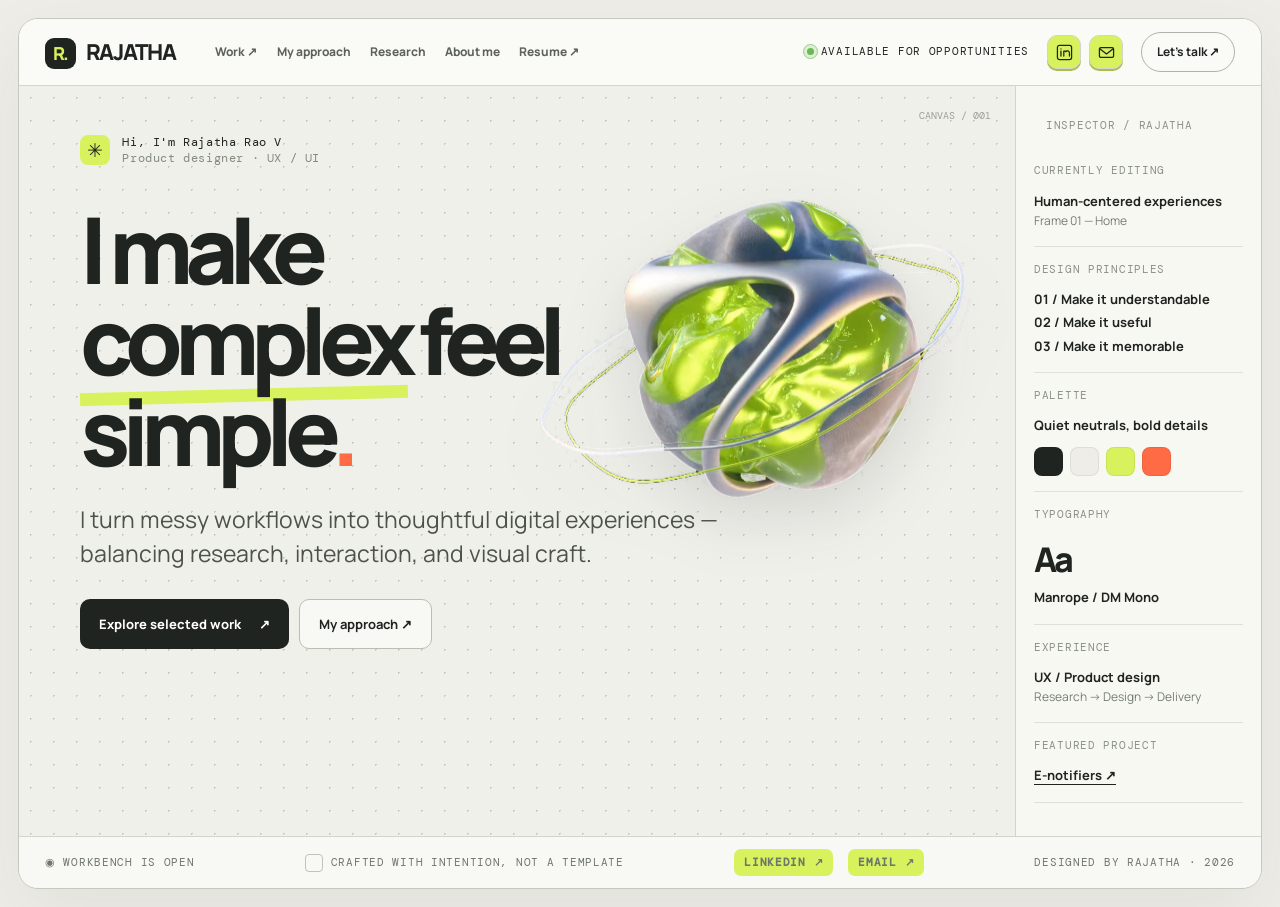
==== commit cc371ba5: "Resume popup: lime green Download button Co-Authored-By: Claude Sonnet 5.5 <noreply@anthropic.com> C" ====
--- a/index.html
+++ b/index.html
@@ -45,7 +45,9 @@
 /* resume popup */
 .rs-btns{display:flex;gap:10px;flex-wrap:wrap;margin-top:20px}
 .rs-btn{display:inline-flex;align-items:center;gap:8px;padding:11px 16px;border-radius:9px;border:1px solid #202420;font-weight:700;font-size:13px;color:#202420;transition:transform .2s,background .2s,color .2s}
+.rs-btn:not(.primary){background:#d8f25e;border-color:#d8f25e}
 .rs-btn:hover{transform:translateY(-2px);background:#d8f25e}
+.rs-btn:not(.primary):hover{background:#cde84a;border-color:#cde84a}
 .rs-btn.primary{background:#202420;color:#fff}.rs-btn.primary:hover{background:#485b28;color:#fff}
 .rs-thumb{display:block;border:1px solid #dfe1d9;border-radius:8px;overflow:hidden;background:#fff;box-shadow:0 14px 30px rgba(32,36,32,.14);transition:transform .3s,box-shadow .3s}
 .rs-thumb:hover{transform:translateY(-3px);box-shadow:0 20px 38px rgba(32,36,32,.2)}
